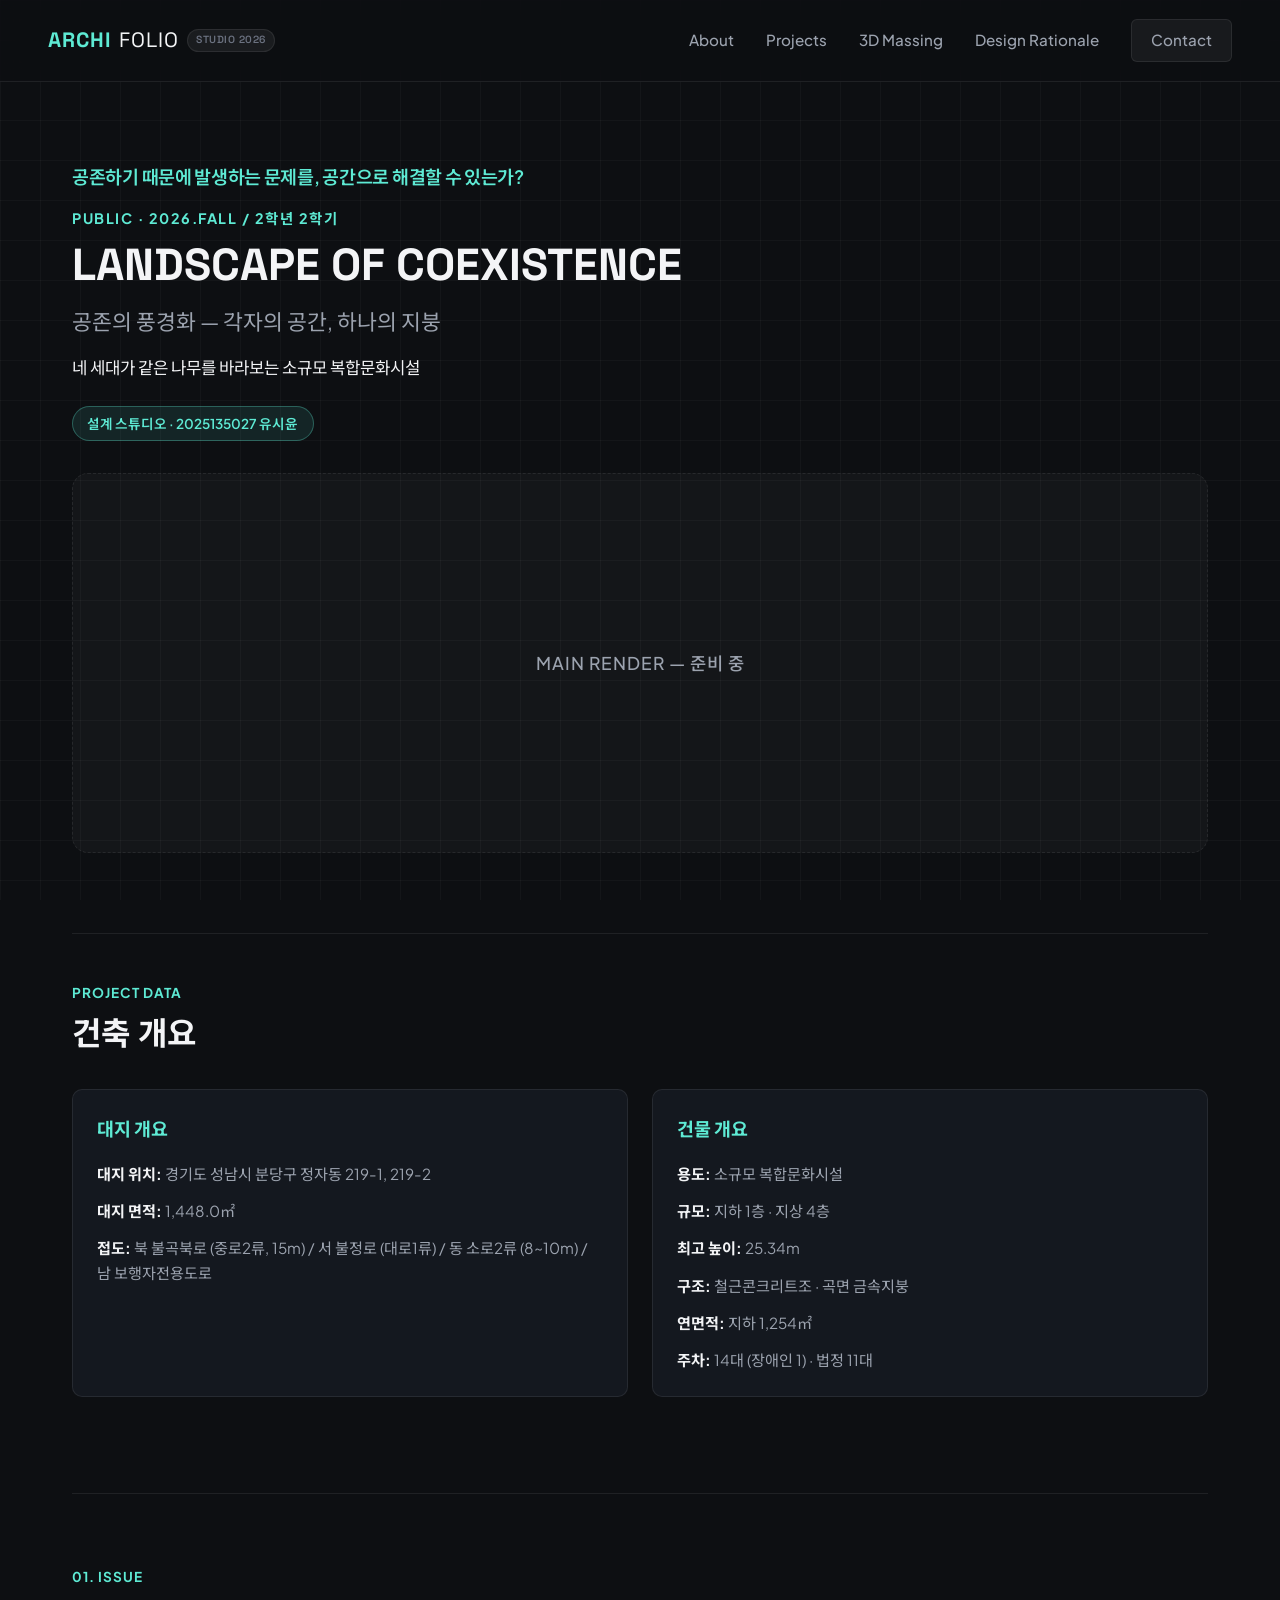
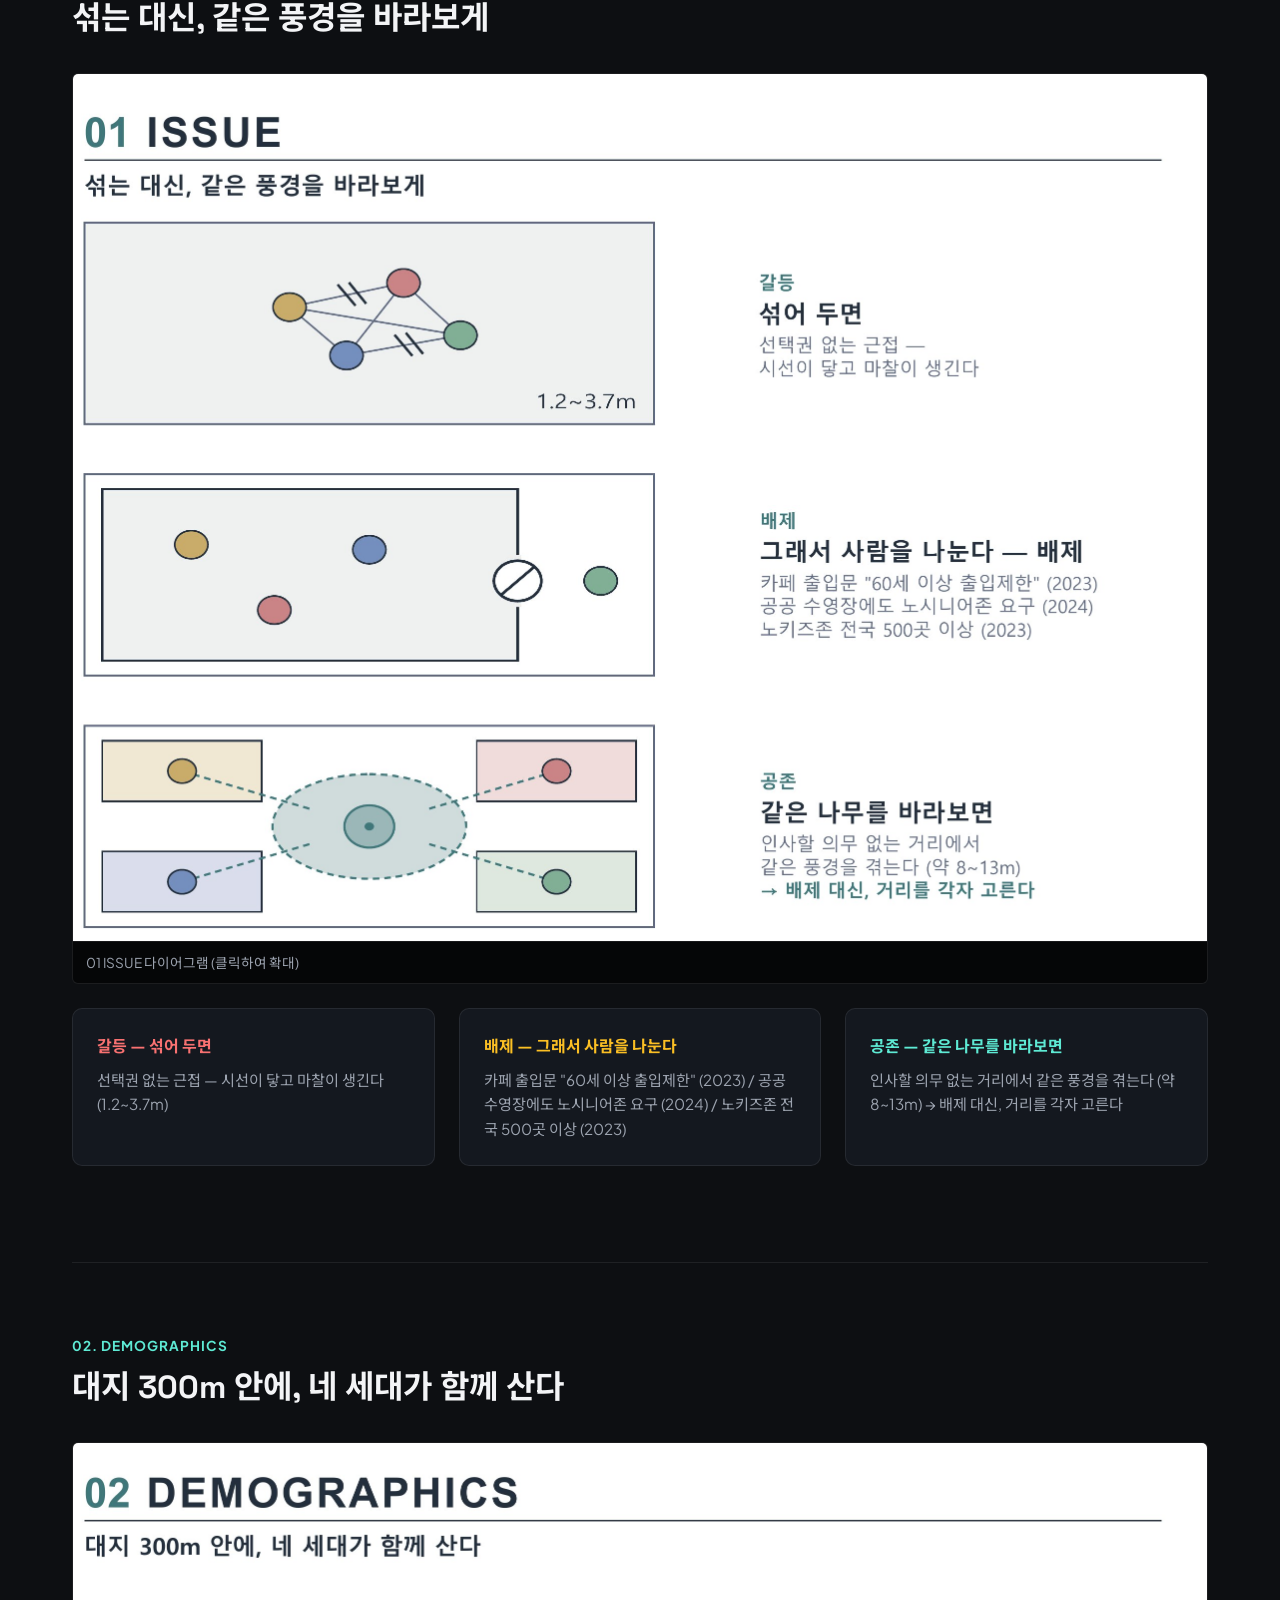
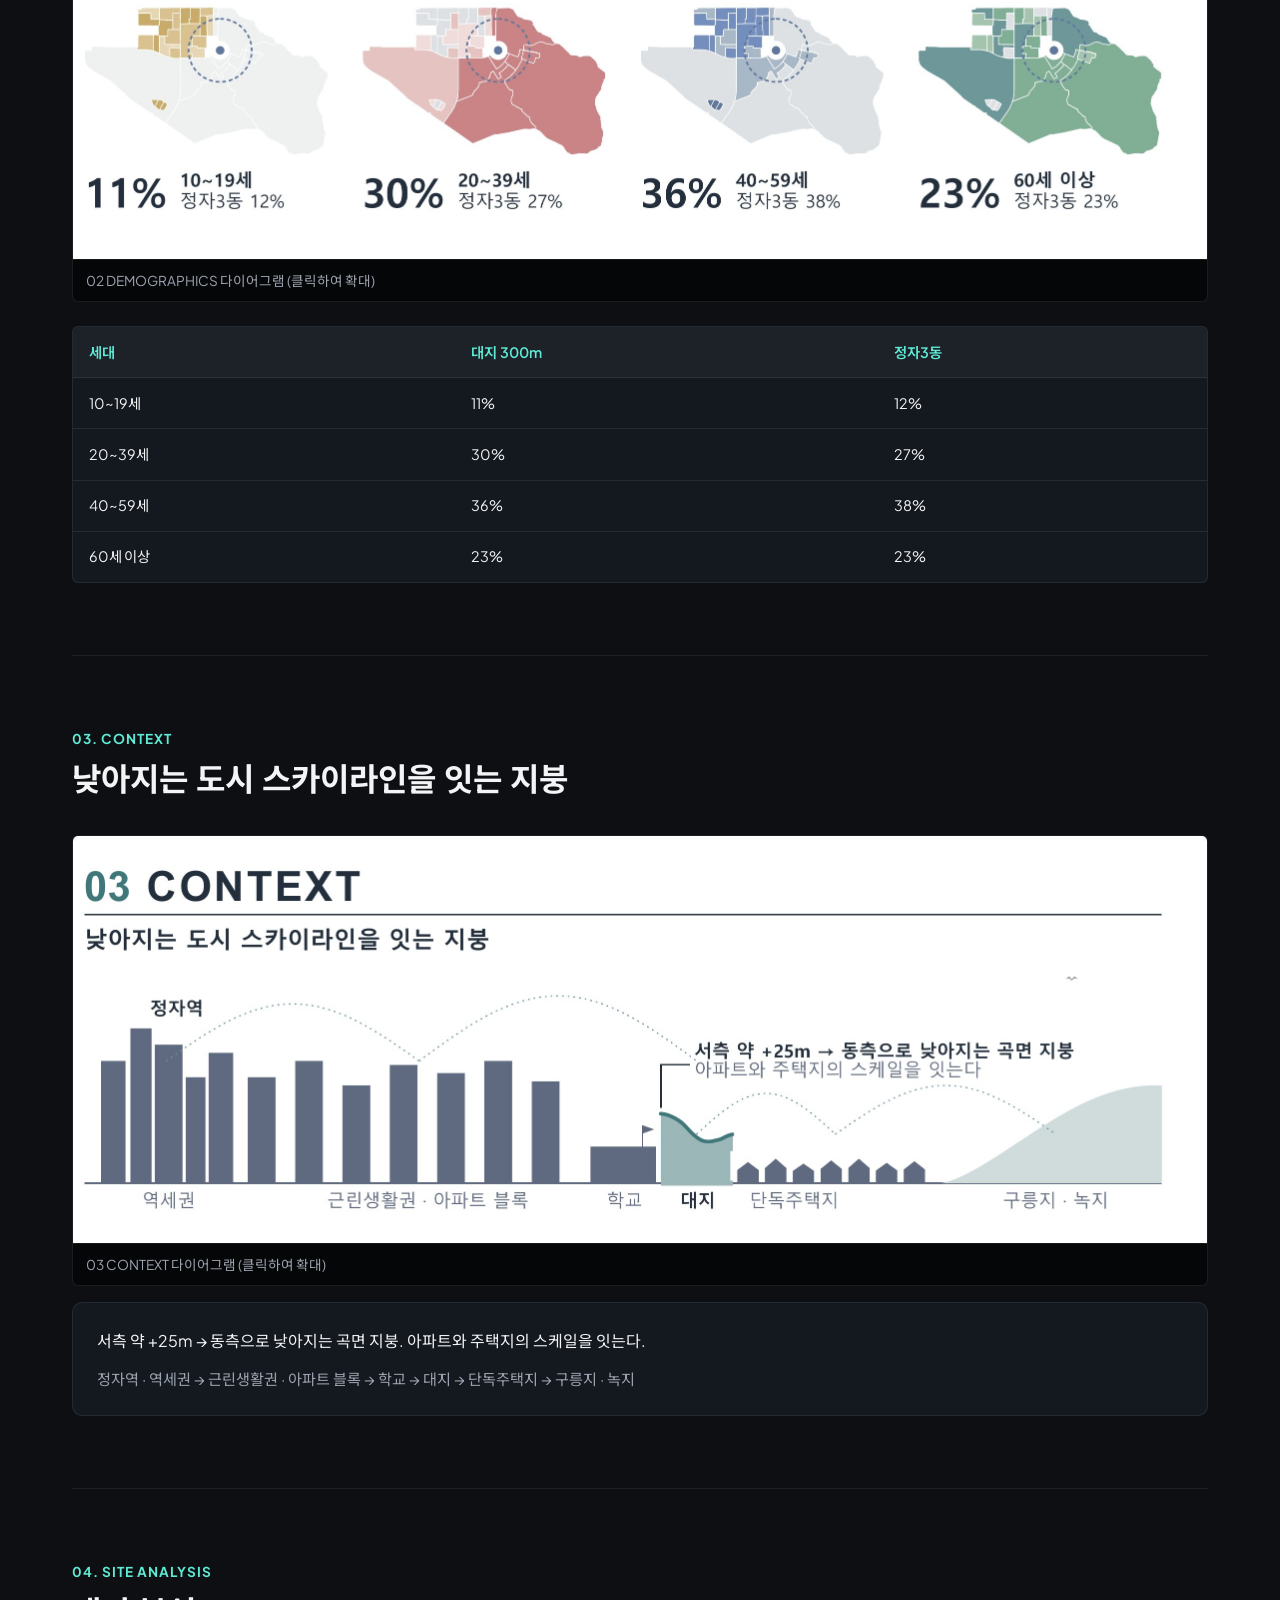
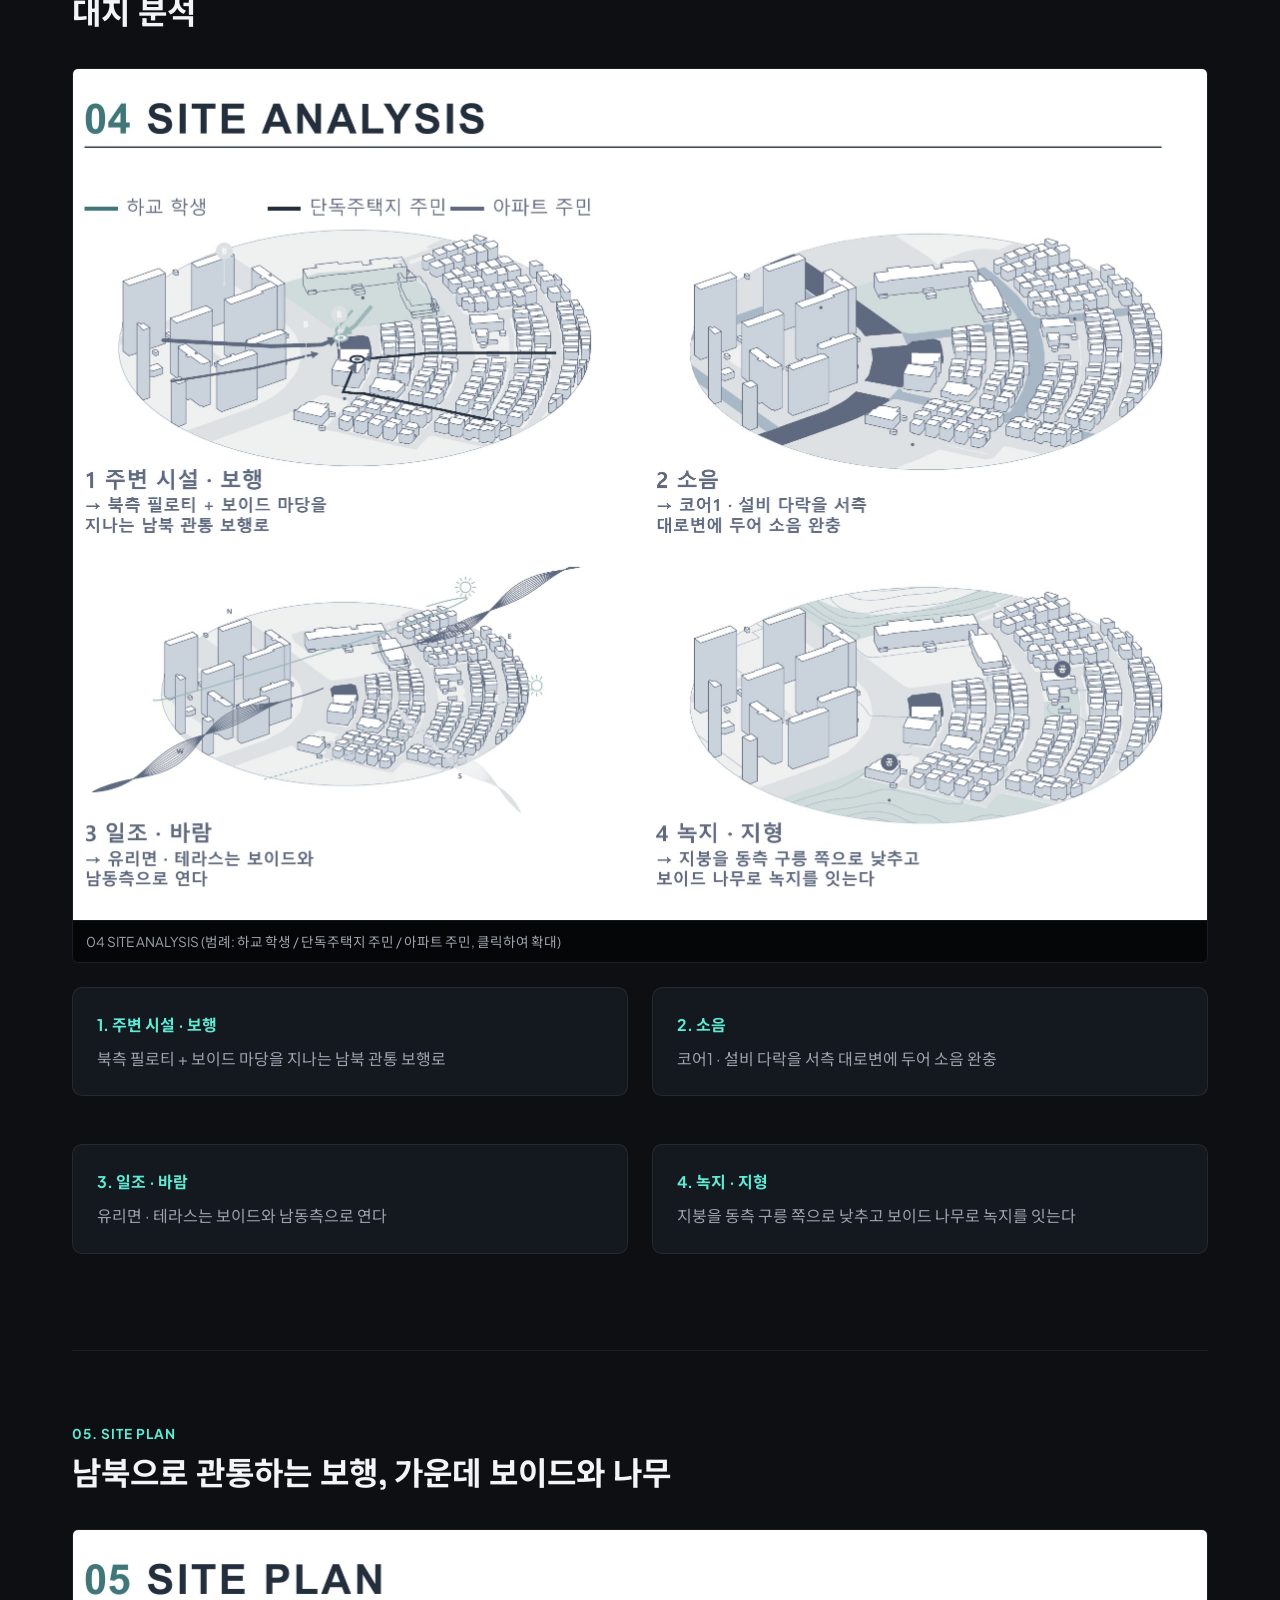
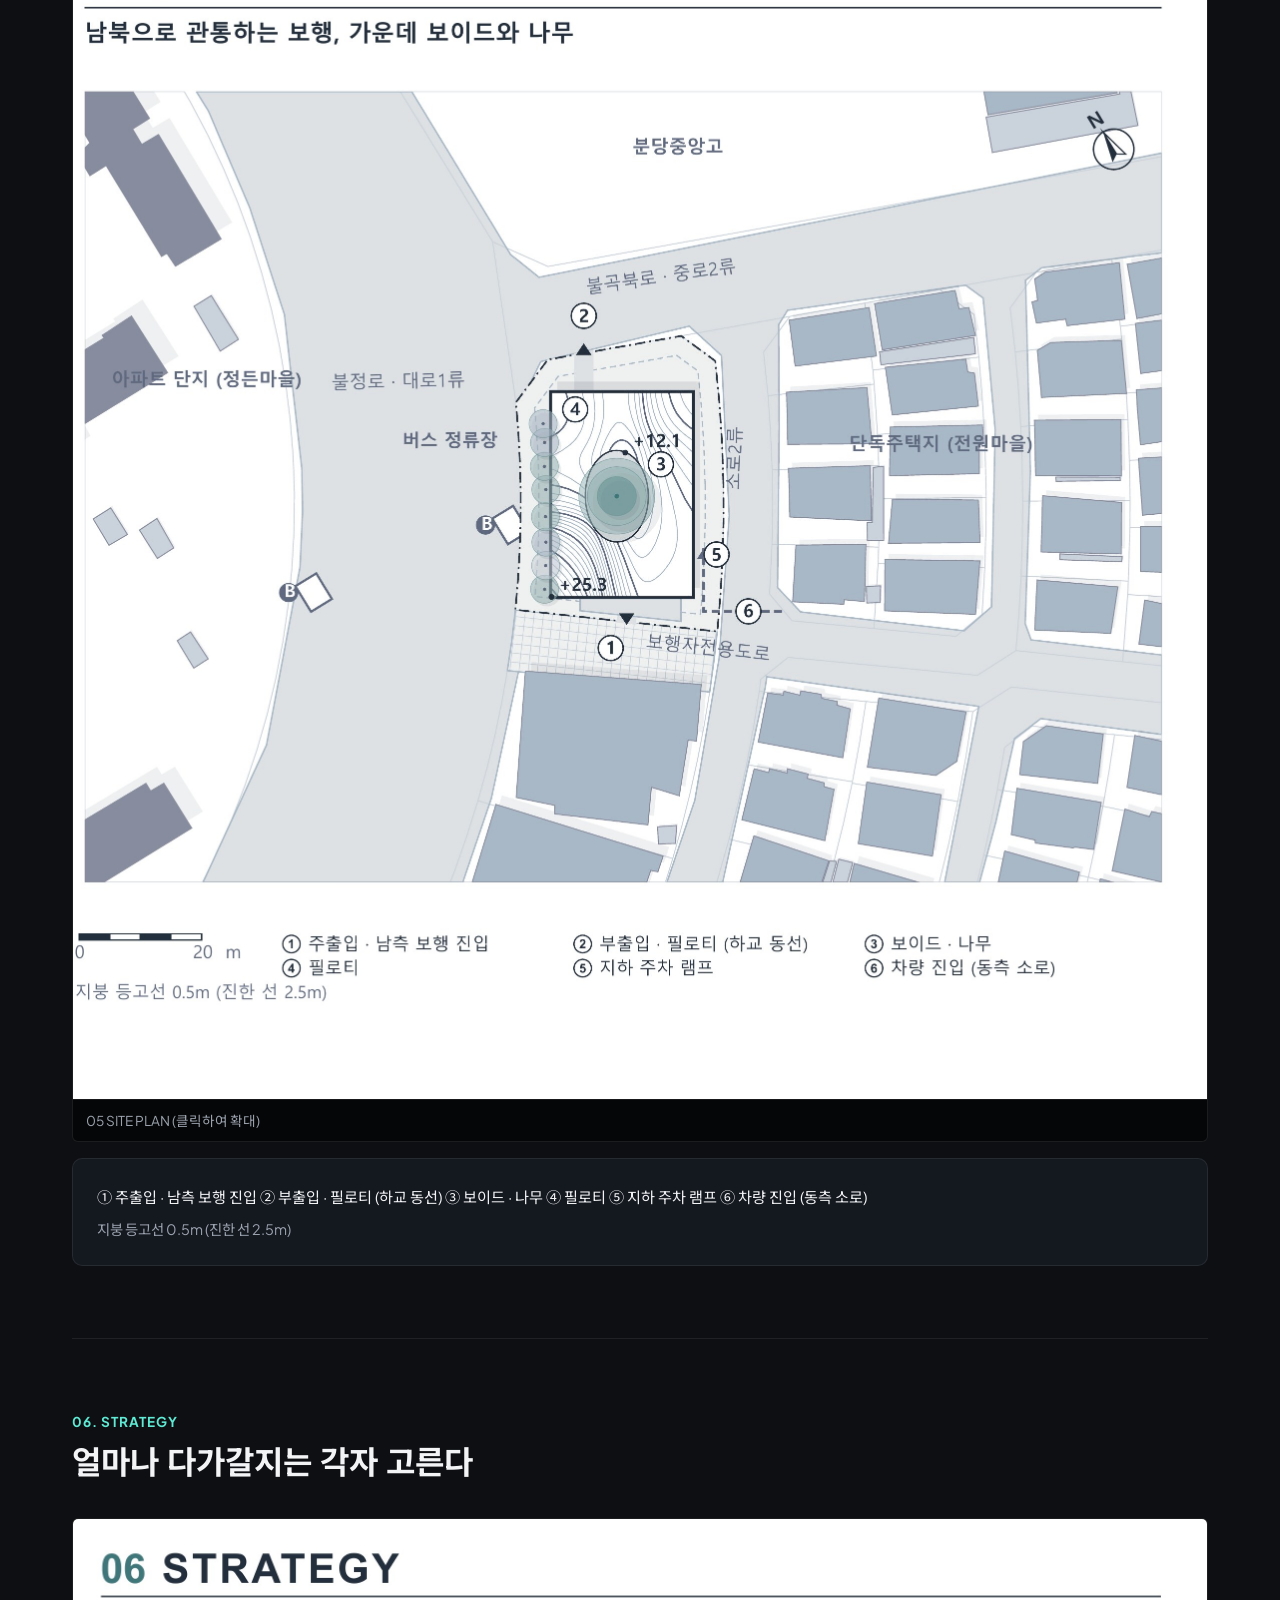
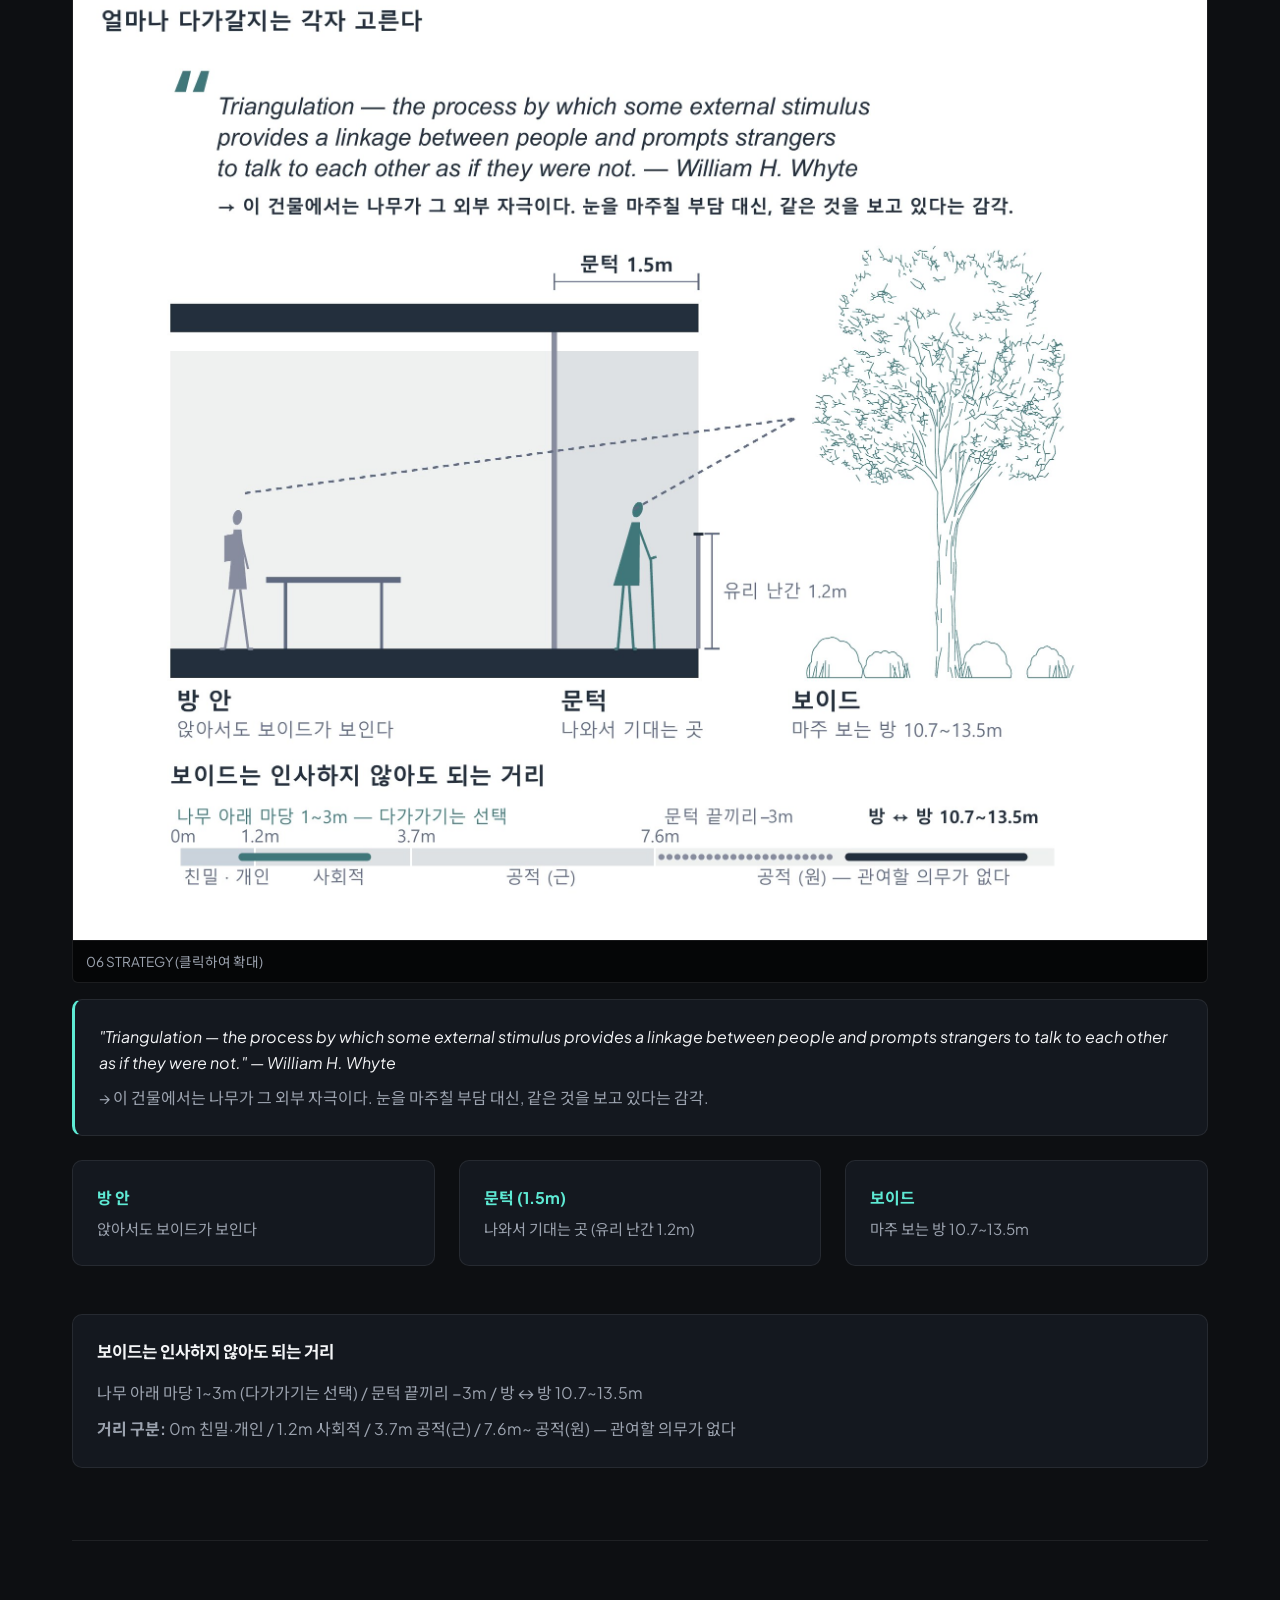
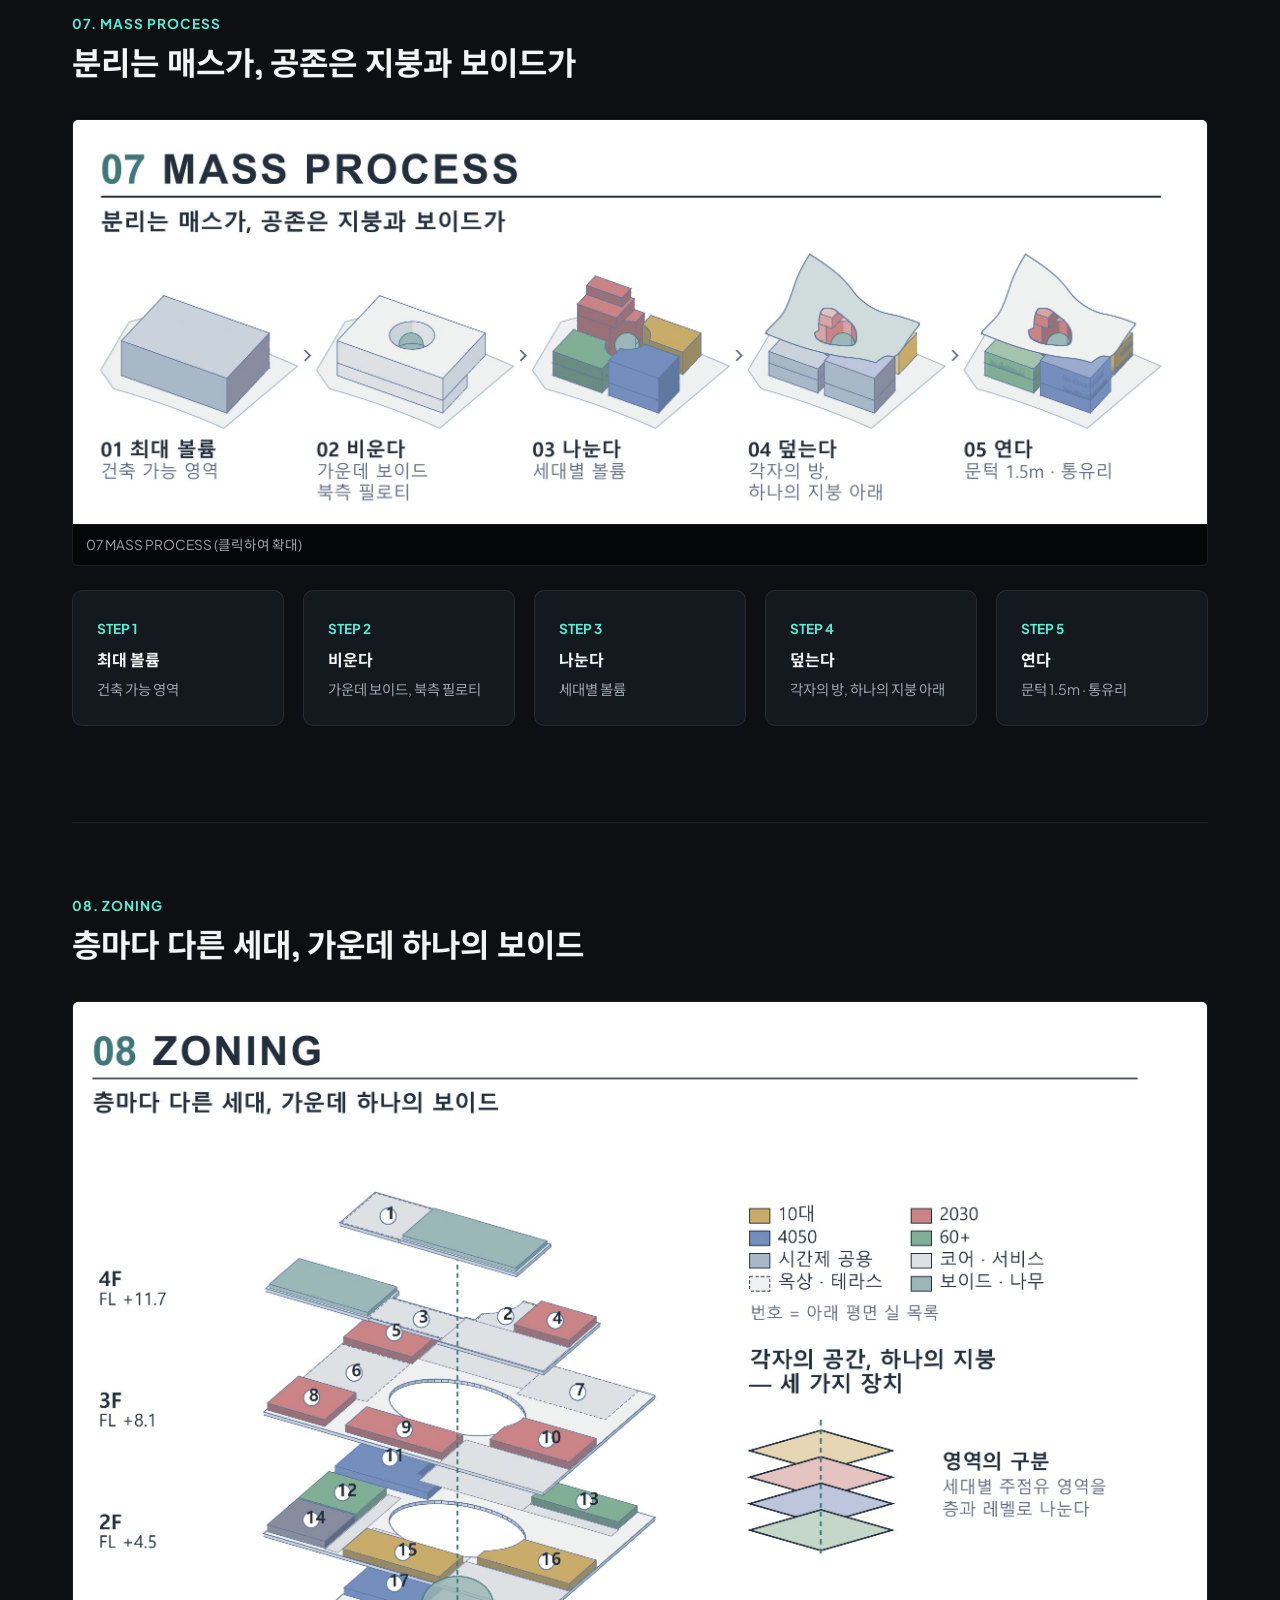
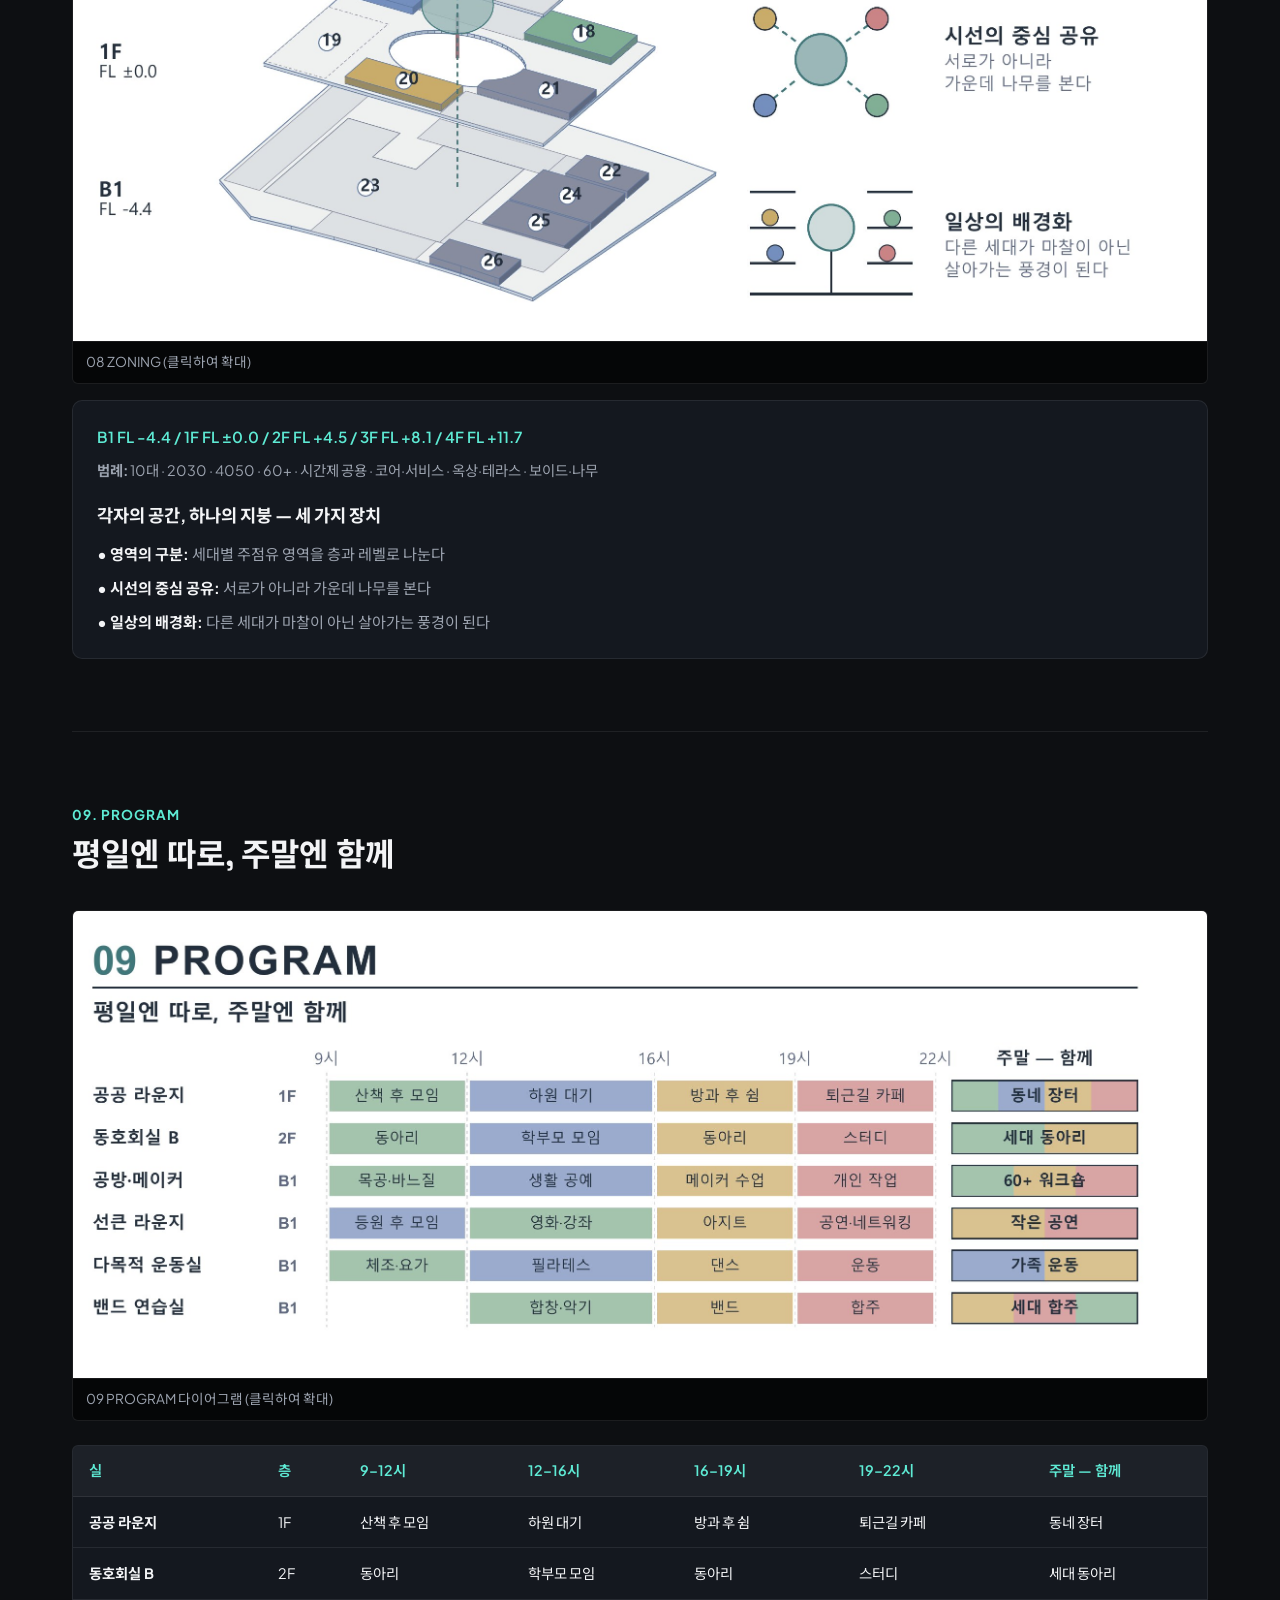
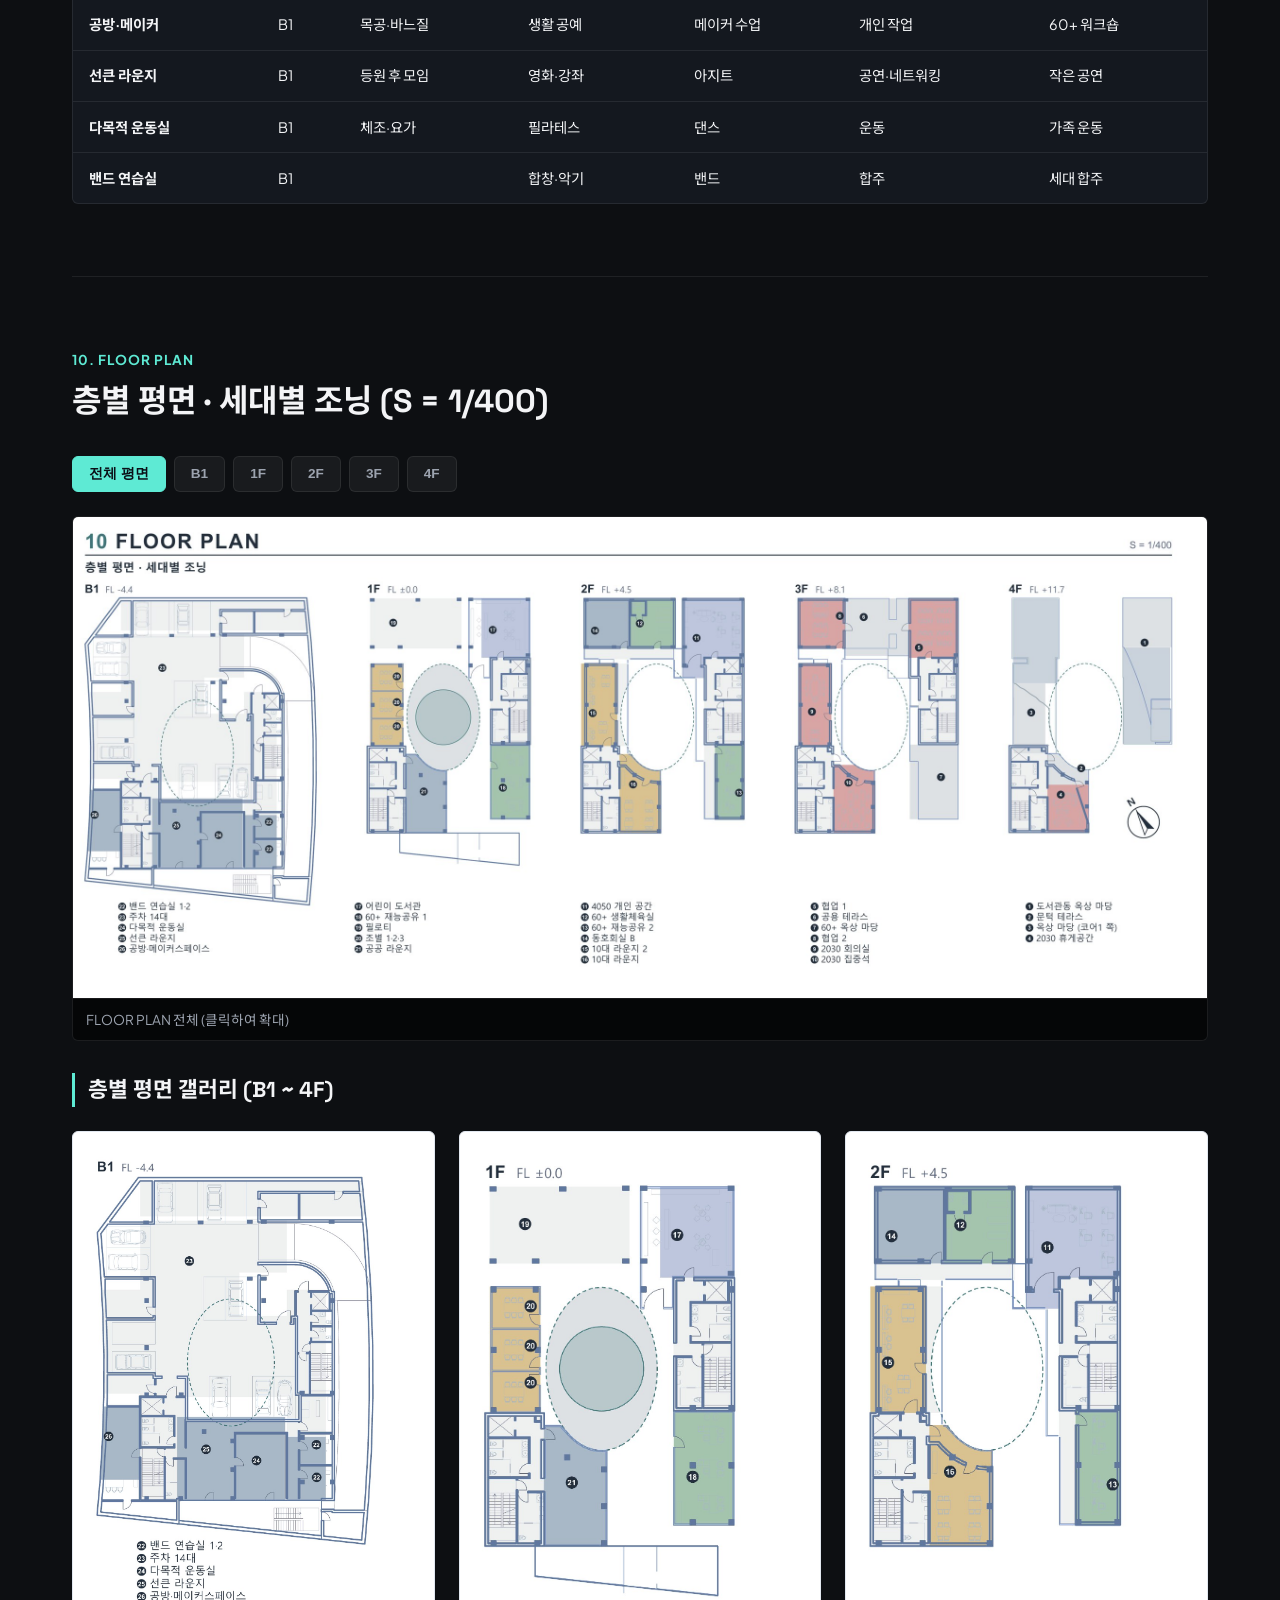
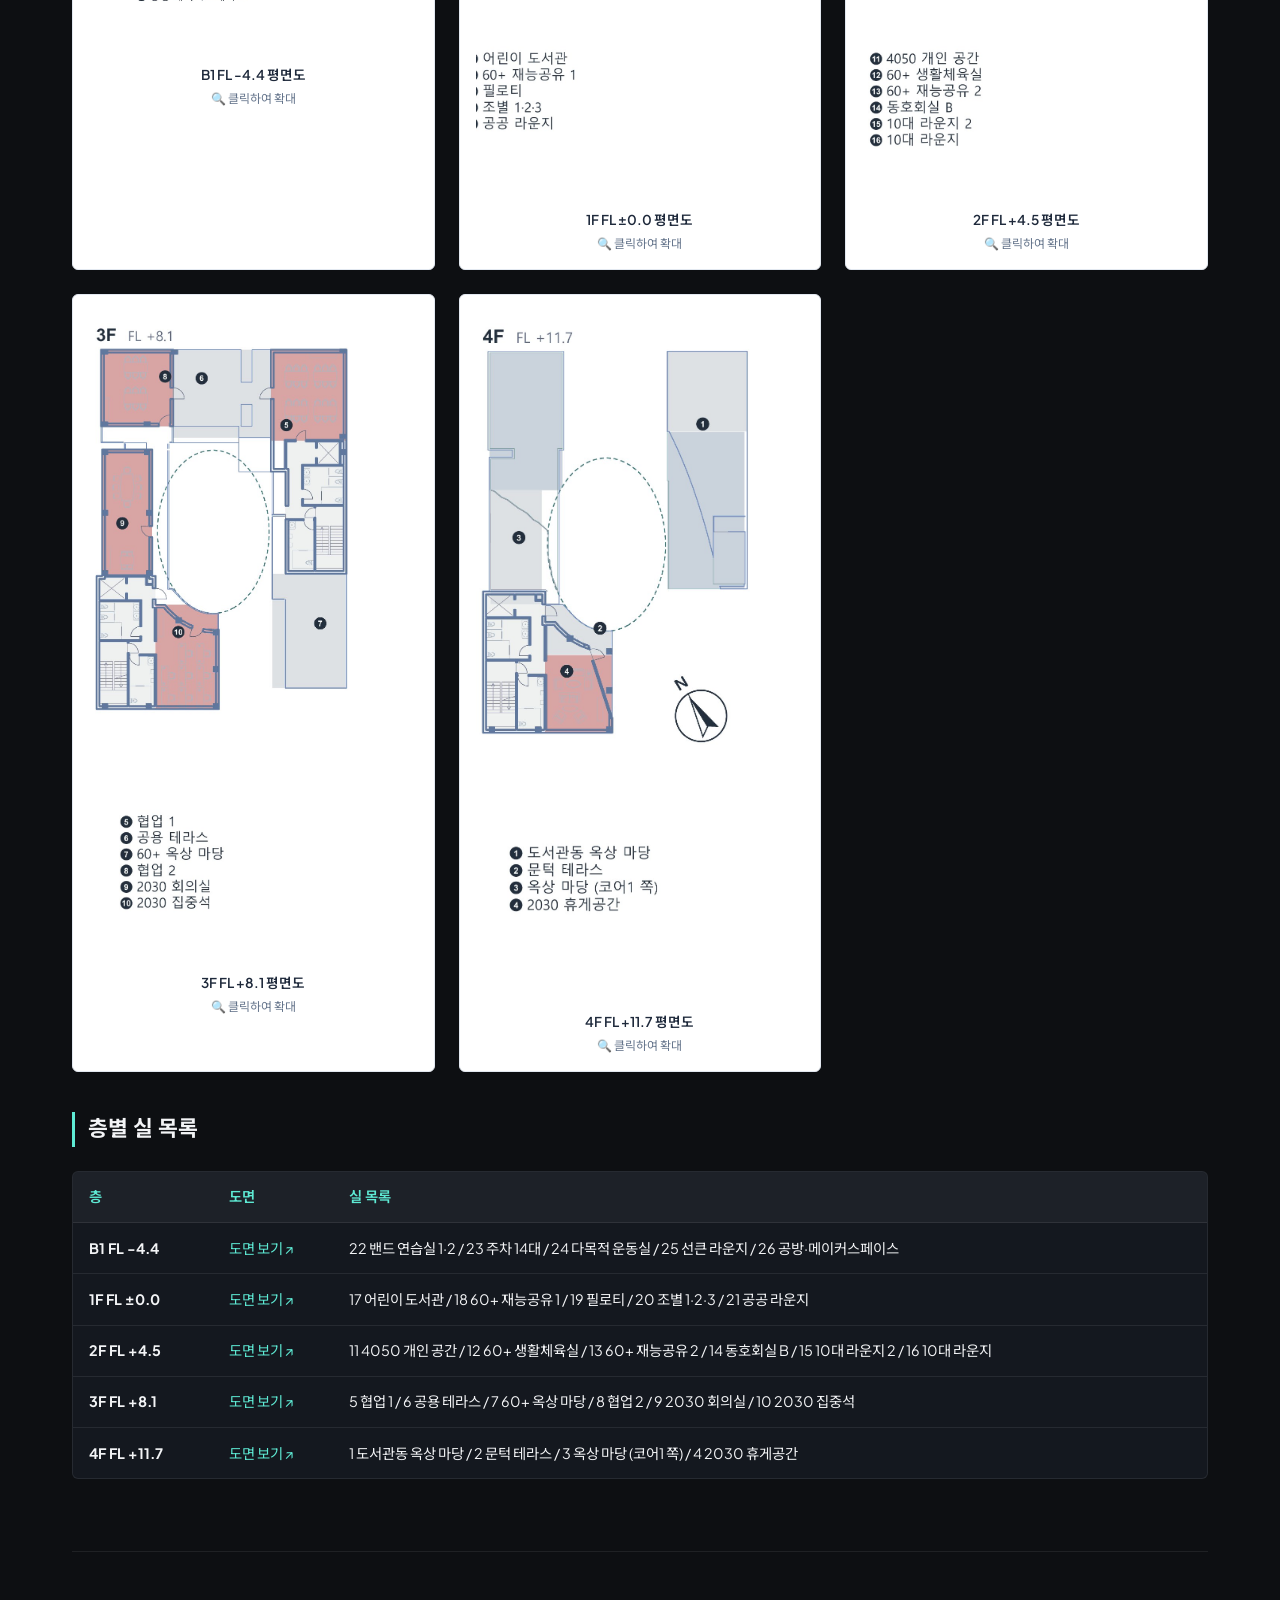
==== projects/coexistence/index.html @ ba4d9232 "Add Landscape of Coexistence project (in progress)" ====
<!DOCTYPE html>
<html lang="ko">
<head>
    <meta charset="UTF-8">
    <meta name="viewport" content="width=device-width, initial-scale=1.0">
    <title>LANDSCAPE OF COEXISTENCE : 공존의 풍경화 | 신구대학교 건축학과 유시윤</title>
    <!-- Google Fonts -->
    <link rel="preconnect" href="https://fonts.googleapis.com">
    <link rel="preconnect" href="https://fonts.gstatic.com" crossorigin>
    <link href="https://fonts.googleapis.com/css2?family=Plus+Jakarta+Sans:wght@300;400;500;700&family=Space+Grotesk:wght@400;600;700&family=Noto+Sans+KR:wght@300;400;500;700&display=swap" rel="stylesheet">
    <link rel="stylesheet" href="../../style.css?v=2">
    <style>
        /* Detail Page Custom Styles */
        .project-detail-wrap {
            max-width: 1200px;
            margin: 0 auto;
            padding: 2rem 2rem 6rem;
            position: relative;
            z-index: 1;
        }

        .project-hero {
            padding: 3rem 0 2rem;
            border-bottom: 1px solid var(--border);
            margin-bottom: 3rem;
        }

        .project-core-question {
            font-size: 1.15rem;
            color: var(--accent);
            font-weight: 600;
            margin-bottom: 1rem;
            letter-spacing: -0.3px;
        }

        .project-category-tag {
            color: var(--accent);
            font-size: 0.9rem;
            font-weight: 700;
            letter-spacing: 1.5px;
            text-transform: uppercase;
            margin-bottom: 0.5rem;
        }

        .project-main-title {
            font-family: var(--font-heading);
            font-size: 2.8rem;
            line-height: 1.2;
            margin-bottom: 0.8rem;
        }

        .project-sub-title {
            font-size: 1.35rem;
            color: var(--text-secondary);
            margin-bottom: 1rem;
        }

        .project-one-line {
            font-size: 1.05rem;
            color: var(--text-primary);
            margin-bottom: 1.5rem;
            line-height: 1.6;
        }

        .project-author-badge {
            display: inline-block;
            background: rgba(94, 234, 212, 0.1);
            color: var(--accent);
            border: 1px solid var(--border-accent);
            padding: 0.35rem 0.9rem;
            border-radius: 20px;
            font-size: 0.85rem;
            font-weight: 600;
            margin-bottom: 2rem;
        }

        .project-cover-placeholder {
            width: 100%;
            height: 380px;
            border-radius: var(--radius-lg);
            border: 1px dashed var(--border);
            background: rgba(255, 255, 255, 0.03);
            display: flex;
            align-items: center;
            justify-content: center;
            margin-bottom: 3rem;
        }

        .placeholder-text {
            color: var(--text-secondary);
            font-size: 1.1rem;
            font-weight: 500;
            letter-spacing: 1px;
        }

        .detail-section {
            margin-bottom: 4.5rem;
            padding-bottom: 3rem;
            border-bottom: 1px solid var(--border);
        }

        .section-num-tag {
            font-size: 0.85rem;
            color: var(--accent);
            font-weight: 700;
            letter-spacing: 1px;
            margin-bottom: 0.3rem;
        }

        .detail-heading {
            font-family: var(--font-heading);
            font-size: 2rem;
            margin-bottom: 1.8rem;
            color: var(--text-primary);
        }

        .subsection-heading {
            font-family: var(--font-heading);
            font-size: 1.35rem;
            margin: 2.5rem 0 1rem;
            color: var(--text-primary);
            border-left: 3px solid var(--accent);
            padding-left: 0.8rem;
        }

        .content-card {
            background: var(--surface);
            border: 1px solid var(--border);
            border-radius: var(--radius-md);
            padding: 1.5rem;
            margin-bottom: 1.5rem;
        }

        .grid-2 {
            display: grid;
            grid-template-columns: 1fr 1fr;
            gap: 1.5rem;
            margin: 1.5rem 0;
        }

        .grid-3 {
            display: grid;
            grid-template-columns: repeat(3, 1fr);
            gap: 1.5rem;
            margin: 1.5rem 0;
        }

        .grid-4 {
            display: grid;
            grid-template-columns: repeat(auto-fit, minmax(260px, 1fr));
            gap: 1.5rem;
            margin: 1.5rem 0;
        }

        .grid-5 {
            display: grid;
            grid-template-columns: repeat(auto-fit, minmax(200px, 1fr));
            gap: 1.2rem;
            margin: 1.5rem 0;
        }

        @media (max-width: 768px) {
            .grid-2, .grid-3, .grid-4, .grid-5 {
                grid-template-columns: 1fr;
            }
            .project-main-title {
                font-size: 2rem;
            }
            .project-cover-placeholder {
                height: 240px;
            }
        }

        /* Image Display */
        .project-img-box {
            border-radius: var(--radius-sm);
            overflow: hidden;
            border: 1px solid var(--border);
            margin: 1rem 0;
            background: rgba(0,0,0,0.3);
            cursor: pointer;
            transition: transform 0.2s, box-shadow 0.2s;
        }

        .project-img-box:hover {
            transform: translateY(-3px);
            box-shadow: 0 8px 24px rgba(0, 0, 0, 0.4);
        }

        .project-img-box img {
            width: 100%;
            height: auto;
            display: block;
        }

        .img-caption {
            font-size: 0.85rem;
            color: var(--text-secondary);
            padding: 0.6rem 0.8rem;
            background: rgba(0,0,0,0.4);
            border-top: 1px solid var(--border);
        }

        /* Architectural Drawing Cards */
        .drawing-grid {
            display: grid;
            grid-template-columns: repeat(auto-fit, minmax(320px, 1fr));
            gap: 1.5rem;
            margin: 1.5rem 0;
        }

        .drawing-card {
            background: #ffffff;
            border-radius: var(--radius-sm);
            padding: 1rem;
            cursor: pointer;
            transition: transform 0.2s, box-shadow 0.2s;
            border: 1px solid #e2e8f0;
        }

        .drawing-card:hover {
            transform: translateY(-4px);
            box-shadow: 0 12px 28px rgba(0, 0, 0, 0.4);
        }

        .drawing-card img {
            width: 100%;
            height: auto;
            display: block;
            border-radius: 4px;
        }

        .drawing-label {
            margin-top: 0.6rem;
            font-size: 0.85rem;
            font-weight: 600;
            color: #1e293b;
            text-align: center;
        }

        .drawing-zoom-hint {
            font-size: 0.75rem;
            color: #64748b;
            text-align: center;
            margin-top: 0.2rem;
        }

        /* HTML Tables */
        .table-wrap {
            overflow-x: auto;
            margin: 1.5rem 0;
            background: var(--surface);
            border: 1px solid var(--border);
            border-radius: var(--radius-sm);
        }

        .detail-table {
            width: 100%;
            border-collapse: collapse;
            font-size: 0.9rem;
            text-align: left;
        }

        .detail-table th, .detail-table td {
            padding: 0.85rem 1rem;
            border-bottom: 1px solid var(--border);
        }

        .detail-table th {
            background: rgba(255, 255, 255, 0.04);
            color: var(--accent);
            font-weight: 600;
        }

        .detail-table tr:last-child td {
            border-bottom: none;
        }

        .detail-table tr:hover {
            background: rgba(255, 255, 255, 0.02);
        }

        /* Perspective Placeholder */
        .perspective-placeholder-box {
            width: 100%;
            height: 260px;
            border-radius: var(--radius-sm);
            border: 1px dashed var(--border);
            background: rgba(255, 255, 255, 0.03);
            display: flex;
            align-items: center;
            justify-content: center;
            margin-bottom: 0.8rem;
        }

        /* Floor Plan Tabs */
        .plan-tabs {
            display: flex;
            gap: 0.5rem;
            flex-wrap: wrap;
            margin-bottom: 1.5rem;
        }

        .plan-tab-btn {
            background: rgba(255, 255, 255, 0.05);
            border: 1px solid var(--border);
            color: var(--text-secondary);
            padding: 0.5rem 1rem;
            border-radius: 6px;
            font-size: 0.85rem;
            font-weight: 600;
            cursor: pointer;
            transition: all 0.2s;
        }

        .plan-tab-btn:hover {
            background: rgba(255, 255, 255, 0.1);
            color: var(--text-primary);
        }

        .plan-tab-btn.active {
            background: var(--accent);
            color: #0b0f17;
            border-color: var(--accent);
        }

        .plan-display-item {
            display: none;
        }

        .plan-display-item.active {
            display: block;
        }

        /* Back Navigation */
        .back-nav-box {
            margin-top: 4rem;
            padding-top: 2rem;
            border-top: 1px solid var(--border);
            display: flex;
            justify-content: space-between;
            align-items: center;
            flex-wrap: wrap;
            gap: 1rem;
        }

        /* Lightbox */
        .lightbox-modal {
            display: none;
            position: fixed;
            z-index: 9999;
            left: 0;
            top: 0;
            width: 100%;
            height: 100%;
            background-color: rgba(0, 0, 0, 0.9);
            justify-content: center;
            align-items: center;
            padding: 1.5rem;
        }

        .lightbox-modal.show {
            display: flex;
        }

        .lightbox-content {
            position: relative;
            max-width: 95%;
            max-height: 95%;
            text-align: center;
        }

        .lightbox-content img {
            max-width: 100%;
            max-height: 85vh;
            border-radius: 4px;
            box-shadow: 0 10px 40px rgba(0,0,0,0.8);
            background: #ffffff;
        }

        .btn-lightbox-close {
            position: absolute;
            top: -40px;
            right: 0;
            color: #ffffff;
            font-size: 2rem;
            cursor: pointer;
            background: none;
            border: none;
        }

        .lightbox-caption {
            color: #e2e8f0;
            margin-top: 1rem;
            font-size: 1rem;
        }
    </style>
</head>
<body>
    <div class="blueprint-grid"></div>

    <!-- Navigation Header -->
    <header class="header">
        <div class="logo">
            <span class="logo-bold">ARCHI</span><span class="logo-light">FOLIO</span>
            <span class="badge">STUDIO 2026</span>
        </div>
        <nav class="nav">
            <a href="../../index.html#about">About</a>
            <a href="../../index.html#projects">Projects</a>
            <a href="../../index.html#viewer-section">3D Massing</a>
            <a href="../../index.html#design-rationale">Design Rationale</a>
            <a href="../../index.html#contact" class="btn-nav">Contact</a>
        </nav>
    </header>

    <main class="project-detail-wrap">
        <!-- Hero Section -->
        <section class="project-hero" id="about">
            <p class="project-core-question">공존하기 때문에 발생하는 문제를, 공간으로 해결할 수 있는가?</p>
            <p class="project-category-tag">PUBLIC · 2026.FALL / 2학년 2학기</p>
            <h1 class="project-main-title">LANDSCAPE OF COEXISTENCE</h1>
            <p class="project-sub-title">공존의 풍경화 — 각자의 공간, 하나의 지붕</p>
            <p class="project-one-line">네 세대가 같은 나무를 바라보는 소규모 복합문화시설</p>
            <span class="project-author-badge">설계 스튜디오 · 2025135027 유시윤</span>

            <div class="project-cover-placeholder">
                <span class="placeholder-text">MAIN RENDER — 준비 중</span>
            </div>
        </section>

        <!-- PROJECT DATA -->
        <section class="detail-section" id="data">
            <p class="section-num-tag">PROJECT DATA</p>
            <h2 class="detail-heading">건축 개요</h2>

            <div class="grid-2">
                <div class="content-card">
                    <h4 style="color: var(--accent); margin-bottom: 1.2rem; font-size: 1.15rem;">대지 개요</h4>
                    <ul style="list-style: none; display: flex; flex-direction: column; gap: 0.8rem; color: var(--text-secondary); font-size: 0.95rem; padding-left: 0;">
                        <li><strong style="color: var(--text-primary);">대지 위치:</strong> 경기도 성남시 분당구 정자동 219-1, 219-2</li>
                        <li><strong style="color: var(--text-primary);">대지 면적:</strong> 1,448.0㎡</li>
                        <li><strong style="color: var(--text-primary);">접도:</strong> 북 불곡북로 (중로2류, 15m) / 서 불정로 (대로1류) / 동 소로2류 (8~10m) / 남 보행자전용도로</li>
                    </ul>
                </div>

                <div class="content-card">
                    <h4 style="color: var(--accent); margin-bottom: 1.2rem; font-size: 1.15rem;">건물 개요</h4>
                    <ul style="list-style: none; display: flex; flex-direction: column; gap: 0.8rem; color: var(--text-secondary); font-size: 0.95rem; padding-left: 0;">
                        <li><strong style="color: var(--text-primary);">용도:</strong> 소규모 복합문화시설</li>
                        <li><strong style="color: var(--text-primary);">규모:</strong> 지하 1층 · 지상 4층</li>
                        <li><strong style="color: var(--text-primary);">최고 높이:</strong> 25.34m</li>
                        <li><strong style="color: var(--text-primary);">구조:</strong> 철근콘크리트조 · 곡면 금속지붕</li>
                        <li><strong style="color: var(--text-primary);">연면적:</strong> 지하 1,254㎡</li>
                        <li><strong style="color: var(--text-primary);">주차:</strong> 14대 (장애인 1) · 법정 11대</li>
                    </ul>
                </div>
            </div>
        </section>

        <!-- 01 ISSUE -->
        <section class="detail-section" id="issue">
            <p class="section-num-tag">01. ISSUE</p>
            <h2 class="detail-heading">섞는 대신, 같은 풍경을 바라보게</h2>

            <div class="project-img-box" onclick="openLightbox('images/01_issue.jpg', '01 ISSUE — 섞는 대신, 같은 풍경을 바라보게')">
                <img src="images/01_issue.jpg" alt="01 ISSUE" loading="lazy">
                <p class="img-caption">01 ISSUE 다이어그램 (클릭하여 확대)</p>
            </div>

            <div class="grid-3" style="margin-top: 1.5rem;">
                <div class="content-card">
                    <h4 style="color: #f87171; margin-bottom: 0.6rem;">갈등 — 섞어 두면</h4>
                    <p style="color: var(--text-secondary); line-height: 1.6; font-size: 0.95rem;">
                        선택권 없는 근접 — 시선이 닿고 마찰이 생긴다 (1.2~3.7m)
                    </p>
                </div>
                <div class="content-card">
                    <h4 style="color: #fbbf24; margin-bottom: 0.6rem;">배제 — 그래서 사람을 나눈다</h4>
                    <p style="color: var(--text-secondary); line-height: 1.6; font-size: 0.95rem;">
                        카페 출입문 "60세 이상 출입제한" (2023) / 공공 수영장에도 노시니어존 요구 (2024) / 노키즈존 전국 500곳 이상 (2023)
                    </p>
                </div>
                <div class="content-card">
                    <h4 style="color: var(--accent); margin-bottom: 0.6rem;">공존 — 같은 나무를 바라보면</h4>
                    <p style="color: var(--text-secondary); line-height: 1.6; font-size: 0.95rem;">
                        인사할 의무 없는 거리에서 같은 풍경을 겪는다 (약 8~13m) → 배제 대신, 거리를 각자 고른다
                    </p>
                </div>
            </div>
        </section>

        <!-- 02 DEMOGRAPHICS -->
        <section class="detail-section" id="demographics">
            <p class="section-num-tag">02. DEMOGRAPHICS</p>
            <h2 class="detail-heading">대지 300m 안에, 네 세대가 함께 산다</h2>

            <div class="project-img-box" onclick="openLightbox('images/02_demographics.jpg', '02 DEMOGRAPHICS')">
                <img src="images/02_demographics.jpg" alt="02 DEMOGRAPHICS" loading="lazy">
                <p class="img-caption">02 DEMOGRAPHICS 다이어그램 (클릭하여 확대)</p>
            </div>

            <div class="table-wrap">
                <table class="detail-table">
                    <thead>
                        <tr>
                            <th>세대</th>
                            <th>대지 300m</th>
                            <th>정자3동</th>
                        </tr>
                    </thead>
                    <tbody>
                        <tr>
                            <td>10~19세</td>
                            <td>11%</td>
                            <td>12%</td>
                        </tr>
                        <tr>
                            <td>20~39세</td>
                            <td>30%</td>
                            <td>27%</td>
                        </tr>
                        <tr>
                            <td>40~59세</td>
                            <td>36%</td>
                            <td>38%</td>
                        </tr>
                        <tr>
                            <td>60세 이상</td>
                            <td>23%</td>
                            <td>23%</td>
                        </tr>
                    </tbody>
                </table>
            </div>
        </section>

        <!-- 03 CONTEXT -->
        <section class="detail-section" id="context">
            <p class="section-num-tag">03. CONTEXT</p>
            <h2 class="detail-heading">낮아지는 도시 스카이라인을 잇는 지붕</h2>

            <div class="project-img-box" onclick="openLightbox('images/03_context.jpg', '03 CONTEXT')">
                <img src="images/03_context.jpg" alt="03 CONTEXT" loading="lazy">
                <p class="img-caption">03 CONTEXT 다이어그램 (클릭하여 확대)</p>
            </div>

            <div class="content-card">
                <p style="color: var(--text-primary); font-size: 1rem; line-height: 1.7; margin-bottom: 0.8rem;">
                    서측 약 +25m → 동측으로 낮아지는 곡면 지붕. 아파트와 주택지의 스케일을 잇는다.
                </p>
                <p style="color: var(--text-secondary); font-size: 0.95rem; line-height: 1.6;">
                    정자역 · 역세권 → 근린생활권 · 아파트 블록 → 학교 → 대지 → 단독주택지 → 구릉지 · 녹지
                </p>
            </div>
        </section>

        <!-- 04 SITE ANALYSIS -->
        <section class="detail-section" id="site-analysis">
            <p class="section-num-tag">04. SITE ANALYSIS</p>
            <h2 class="detail-heading">대지 분석</h2>

            <div class="project-img-box" onclick="openLightbox('images/04_site_analysis.jpg', '04 SITE ANALYSIS')">
                <img src="images/04_site_analysis.jpg" alt="04 SITE ANALYSIS" loading="lazy">
                <p class="img-caption">04 SITE ANALYSIS (범례: 하교 학생 / 단독주택지 주민 / 아파트 주민, 클릭하여 확대)</p>
            </div>

            <div class="grid-2">
                <div class="content-card">
                    <h4 style="color: var(--accent); margin-bottom: 0.5rem;">1. 주변 시설 · 보행</h4>
                    <p style="color: var(--text-secondary); line-height: 1.6;">북측 필로티 + 보이드 마당을 지나는 남북 관통 보행로</p>
                </div>
                <div class="content-card">
                    <h4 style="color: var(--accent); margin-bottom: 0.5rem;">2. 소음</h4>
                    <p style="color: var(--text-secondary); line-height: 1.6;">코어1 · 설비 다락을 서측 대로변에 두어 소음 완충</p>
                </div>
                <div class="content-card">
                    <h4 style="color: var(--accent); margin-bottom: 0.5rem;">3. 일조 · 바람</h4>
                    <p style="color: var(--text-secondary); line-height: 1.6;">유리면 · 테라스는 보이드와 남동측으로 연다</p>
                </div>
                <div class="content-card">
                    <h4 style="color: var(--accent); margin-bottom: 0.5rem;">4. 녹지 · 지형</h4>
                    <p style="color: var(--text-secondary); line-height: 1.6;">지붕을 동측 구릉 쪽으로 낮추고 보이드 나무로 녹지를 잇는다</p>
                </div>
            </div>
        </section>

        <!-- 05 SITE PLAN -->
        <section class="detail-section" id="site-plan">
            <p class="section-num-tag">05. SITE PLAN</p>
            <h2 class="detail-heading">남북으로 관통하는 보행, 가운데 보이드와 나무</h2>

            <div class="project-img-box" onclick="openLightbox('images/05_site_plan.jpg', '05 SITE PLAN')">
                <img src="images/05_site_plan.jpg" alt="05 SITE PLAN" loading="lazy">
                <p class="img-caption">05 SITE PLAN (클릭하여 확대)</p>
            </div>

            <div class="content-card">
                <p style="color: var(--text-primary); line-height: 1.8; font-size: 0.95rem; margin-bottom: 0.5rem;">
                    ① 주출입 · 남측 보행 진입 ② 부출입 · 필로티 (하교 동선) ③ 보이드 · 나무 ④ 필로티 ⑤ 지하 주차 램프 ⑥ 차량 진입 (동측 소로)
                </p>
                <p style="color: var(--text-secondary); font-size: 0.9rem;">
                    지붕 등고선 0.5m (진한 선 2.5m)
                </p>
            </div>
        </section>

        <!-- 06 STRATEGY -->
        <section class="detail-section" id="strategy">
            <p class="section-num-tag">06. STRATEGY</p>
            <h2 class="detail-heading">얼마나 다가갈지는 각자 고른다</h2>

            <div class="project-img-box" onclick="openLightbox('images/06_strategy.jpg', '06 STRATEGY')">
                <img src="images/06_strategy.jpg" alt="06 STRATEGY" loading="lazy">
                <p class="img-caption">06 STRATEGY (클릭하여 확대)</p>
            </div>

            <div class="content-card" style="border-left: 3px solid var(--accent); margin-bottom: 1.5rem;">
                <p style="font-style: italic; color: var(--text-primary); margin-bottom: 0.6rem; line-height: 1.6;">
                    "Triangulation — the process by which some external stimulus provides a linkage between people and prompts strangers to talk to each other as if they were not." — William H. Whyte
                </p>
                <p style="color: var(--text-secondary); line-height: 1.6;">
                    → 이 건물에서는 나무가 그 외부 자극이다. 눈을 마주칠 부담 대신, 같은 것을 보고 있다는 감각.
                </p>
            </div>

            <div class="grid-3">
                <div class="content-card">
                    <h4 style="color: var(--accent); margin-bottom: 0.4rem;">방 안</h4>
                    <p style="color: var(--text-secondary); font-size: 0.95rem;">앉아서도 보이드가 보인다</p>
                </div>
                <div class="content-card">
                    <h4 style="color: var(--accent); margin-bottom: 0.4rem;">문턱 (1.5m)</h4>
                    <p style="color: var(--text-secondary); font-size: 0.95rem;">나와서 기대는 곳 (유리 난간 1.2m)</p>
                </div>
                <div class="content-card">
                    <h4 style="color: var(--accent); margin-bottom: 0.4rem;">보이드</h4>
                    <p style="color: var(--text-secondary); font-size: 0.95rem;">마주 보는 방 10.7~13.5m</p>
                </div>
            </div>

            <div class="content-card">
                <h4 style="color: var(--text-primary); margin-bottom: 0.8rem; font-size: 1.05rem;">보이드는 인사하지 않아도 되는 거리</h4>
                <p style="color: var(--text-secondary); line-height: 1.7; margin-bottom: 0.6rem;">
                    나무 아래 마당 1~3m (다가가기는 선택) / 문턱 끝끼리 −3m / 방 ↔ 방 10.7~13.5m
                </p>
                <p style="color: var(--text-secondary); line-height: 1.7;">
                    <strong>거리 구분:</strong> 0m 친밀·개인 / 1.2m 사회적 / 3.7m 공적(근) / 7.6m~ 공적(원) — 관여할 의무가 없다
                </p>
            </div>
        </section>

        <!-- 07 MASS PROCESS -->
        <section class="detail-section" id="mass-process">
            <p class="section-num-tag">07. MASS PROCESS</p>
            <h2 class="detail-heading">분리는 매스가, 공존은 지붕과 보이드가</h2>

            <div class="project-img-box" onclick="openLightbox('images/07_mass_process.jpg', '07 MASS PROCESS')">
                <img src="images/07_mass_process.jpg" alt="07 MASS PROCESS" loading="lazy">
                <p class="img-caption">07 MASS PROCESS (클릭하여 확대)</p>
            </div>

            <div class="grid-5">
                <div class="content-card">
                    <span style="color: var(--accent); font-weight: 700; font-size: 0.85rem;">STEP 1</span>
                    <h4 style="margin: 0.4rem 0 0.3rem 0; font-size: 1rem;">최대 볼륨</h4>
                    <p style="color: var(--text-secondary); font-size: 0.9rem;">건축 가능 영역</p>
                </div>
                <div class="content-card">
                    <span style="color: var(--accent); font-weight: 700; font-size: 0.85rem;">STEP 2</span>
                    <h4 style="margin: 0.4rem 0 0.3rem 0; font-size: 1rem;">비운다</h4>
                    <p style="color: var(--text-secondary); font-size: 0.9rem;">가운데 보이드, 북측 필로티</p>
                </div>
                <div class="content-card">
                    <span style="color: var(--accent); font-weight: 700; font-size: 0.85rem;">STEP 3</span>
                    <h4 style="margin: 0.4rem 0 0.3rem 0; font-size: 1rem;">나눈다</h4>
                    <p style="color: var(--text-secondary); font-size: 0.9rem;">세대별 볼륨</p>
                </div>
                <div class="content-card">
                    <span style="color: var(--accent); font-weight: 700; font-size: 0.85rem;">STEP 4</span>
                    <h4 style="margin: 0.4rem 0 0.3rem 0; font-size: 1rem;">덮는다</h4>
                    <p style="color: var(--text-secondary); font-size: 0.9rem;">각자의 방, 하나의 지붕 아래</p>
                </div>
                <div class="content-card">
                    <span style="color: var(--accent); font-weight: 700; font-size: 0.85rem;">STEP 5</span>
                    <h4 style="margin: 0.4rem 0 0.3rem 0; font-size: 1rem;">연다</h4>
                    <p style="color: var(--text-secondary); font-size: 0.9rem;">문턱 1.5m · 통유리</p>
                </div>
            </div>
        </section>

        <!-- 08 ZONING -->
        <section class="detail-section" id="zoning">
            <p class="section-num-tag">08. ZONING</p>
            <h2 class="detail-heading">층마다 다른 세대, 가운데 하나의 보이드</h2>

            <div class="project-img-box" onclick="openLightbox('images/08_zoning.jpg', '08 ZONING')">
                <img src="images/08_zoning.jpg" alt="08 ZONING" loading="lazy">
                <p class="img-caption">08 ZONING (클릭하여 확대)</p>
            </div>

            <div class="content-card">
                <p style="color: var(--accent); font-weight: 600; font-size: 0.95rem; margin-bottom: 0.6rem;">
                    B1 FL -4.4 / 1F FL ±0.0 / 2F FL +4.5 / 3F FL +8.1 / 4F FL +11.7
                </p>
                <p style="color: var(--text-secondary); font-size: 0.9rem; margin-bottom: 1.2rem;">
                    <strong>범례:</strong> 10대 · 2030 · 4050 · 60+ · 시간제 공용 · 코어·서비스 · 옥상·테라스 · 보이드·나무
                </p>

                <h4 style="color: var(--text-primary); font-size: 1.1rem; margin-bottom: 0.8rem;">각자의 공간, 하나의 지붕 — 세 가지 장치</h4>
                <ul style="list-style: none; display: flex; flex-direction: column; gap: 0.6rem; color: var(--text-secondary); font-size: 0.95rem; padding-left: 0;">
                    <li><strong style="color: var(--text-primary);">• 영역의 구분:</strong> 세대별 주점유 영역을 층과 레벨로 나눈다</li>
                    <li><strong style="color: var(--text-primary);">• 시선의 중심 공유:</strong> 서로가 아니라 가운데 나무를 본다</li>
                    <li><strong style="color: var(--text-primary);">• 일상의 배경화:</strong> 다른 세대가 마찰이 아닌 살아가는 풍경이 된다</li>
                </ul>
            </div>
        </section>

        <!-- 09 PROGRAM -->
        <section class="detail-section" id="program">
            <p class="section-num-tag">09. PROGRAM</p>
            <h2 class="detail-heading">평일엔 따로, 주말엔 함께</h2>

            <div class="project-img-box" onclick="openLightbox('images/09_program.jpg', '09 PROGRAM')">
                <img src="images/09_program.jpg" alt="09 PROGRAM" loading="lazy">
                <p class="img-caption">09 PROGRAM 다이어그램 (클릭하여 확대)</p>
            </div>

            <div class="table-wrap">
                <table class="detail-table">
                    <thead>
                        <tr>
                            <th>실</th>
                            <th>층</th>
                            <th>9–12시</th>
                            <th>12–16시</th>
                            <th>16–19시</th>
                            <th>19–22시</th>
                            <th>주말 — 함께</th>
                        </tr>
                    </thead>
                    <tbody>
                        <tr>
                            <td><strong>공공 라운지</strong></td>
                            <td>1F</td>
                            <td>산책 후 모임</td>
                            <td>하원 대기</td>
                            <td>방과 후 쉼</td>
                            <td>퇴근길 카페</td>
                            <td>동네 장터</td>
                        </tr>
                        <tr>
                            <td><strong>동호회실 B</strong></td>
                            <td>2F</td>
                            <td>동아리</td>
                            <td>학부모 모임</td>
                            <td>동아리</td>
                            <td>스터디</td>
                            <td>세대 동아리</td>
                        </tr>
                        <tr>
                            <td><strong>공방·메이커</strong></td>
                            <td>B1</td>
                            <td>목공·바느질</td>
                            <td>생활 공예</td>
                            <td>메이커 수업</td>
                            <td>개인 작업</td>
                            <td>60+ 워크숍</td>
                        </tr>
                        <tr>
                            <td><strong>선큰 라운지</strong></td>
                            <td>B1</td>
                            <td>등원 후 모임</td>
                            <td>영화·강좌</td>
                            <td>아지트</td>
                            <td>공연·네트워킹</td>
                            <td>작은 공연</td>
                        </tr>
                        <tr>
                            <td><strong>다목적 운동실</strong></td>
                            <td>B1</td>
                            <td>체조·요가</td>
                            <td>필라테스</td>
                            <td>댄스</td>
                            <td>운동</td>
                            <td>가족 운동</td>
                        </tr>
                        <tr>
                            <td><strong>밴드 연습실</strong></td>
                            <td>B1</td>
                            <td></td>
                            <td>합창·악기</td>
                            <td>밴드</td>
                            <td>합주</td>
                            <td>세대 합주</td>
                        </tr>
                    </tbody>
                </table>
            </div>
        </section>

        <!-- 10 FLOOR PLAN -->
        <section class="detail-section" id="floor-plan">
            <p class="section-num-tag">10. FLOOR PLAN</p>
            <h2 class="detail-heading">층별 평면 · 세대별 조닝 (S = 1/400)</h2>

            <div class="plan-tabs">
                <button class="plan-tab-btn active" onclick="switchPlanTab('all')">전체 평면</button>
                <button class="plan-tab-btn" onclick="switchPlanTab('b1')">B1</button>
                <button class="plan-tab-btn" onclick="switchPlanTab('1f')">1F</button>
                <button class="plan-tab-btn" onclick="switchPlanTab('2f')">2F</button>
                <button class="plan-tab-btn" onclick="switchPlanTab('3f')">3F</button>
                <button class="plan-tab-btn" onclick="switchPlanTab('4f')">4F</button>
            </div>

            <!-- Tab Contents -->
            <div id="plan-all" class="plan-display-item active">
                <div class="project-img-box" onclick="openLightbox('images/10_floor_plan_all.jpg', 'FLOOR PLAN 전체 (S = 1/400)')">
                    <img src="images/10_floor_plan_all.jpg" alt="FLOOR PLAN ALL" loading="lazy">
                    <p class="img-caption">FLOOR PLAN 전체 (클릭하여 확대)</p>
                </div>
            </div>

            <div id="plan-b1" class="plan-display-item">
                <div class="project-img-box" onclick="openLightbox('images/10a_plan_B1.jpg', 'B1 FL -4.4 평면도 (S = 1/400)')">
                    <img src="images/10a_plan_B1.jpg" alt="B1 PLAN" loading="lazy">
                    <p class="img-caption">B1 FL -4.4 평면도 (클릭하여 확대)</p>
                </div>
            </div>

            <div id="plan-1f" class="plan-display-item">
                <div class="project-img-box" onclick="openLightbox('images/10b_plan_1F.jpg', '1F FL ±0.0 평면도 (S = 1/400)')">
                    <img src="images/10b_plan_1F.jpg" alt="1F PLAN" loading="lazy">
                    <p class="img-caption">1F FL ±0.0 평면도 (클릭하여 확대)</p>
                </div>
            </div>

            <div id="plan-2f" class="plan-display-item">
                <div class="project-img-box" onclick="openLightbox('images/10c_plan_2F.jpg', '2F FL +4.5 평면도 (S = 1/400)')">
                    <img src="images/10c_plan_2F.jpg" alt="2F PLAN" loading="lazy">
                    <p class="img-caption">2F FL +4.5 평면도 (클릭하여 확대)</p>
                </div>
            </div>

            <div id="plan-3f" class="plan-display-item">
                <div class="project-img-box" onclick="openLightbox('images/10d_plan_3F.jpg', '3F FL +8.1 평면도 (S = 1/400)')">
                    <img src="images/10d_plan_3F.jpg" alt="3F PLAN" loading="lazy">
                    <p class="img-caption">3F FL +8.1 평면도 (클릭하여 확대)</p>
                </div>
            </div>

            <div id="plan-4f" class="plan-display-item">
                <div class="project-img-box" onclick="openLightbox('images/10e_plan_4F.jpg', '4F FL +11.7 평면도 (S = 1/400)')">
                    <img src="images/10e_plan_4F.jpg" alt="4F PLAN" loading="lazy">
                    <p class="img-caption">4F FL +11.7 평면도 (클릭하여 확대)</p>
                </div>
            </div>

            <!-- Floor Plan Gallery Grid (5장 나란히 배치) -->
            <h3 class="subsection-heading" style="margin-top: 2rem;">층별 평면 갤러리 (B1 ~ 4F)</h3>
            <div class="drawing-grid">
                <div class="drawing-card" onclick="openLightbox('images/10a_plan_B1.jpg', 'B1 FL -4.4 평면도 (S = 1/400)')">
                    <img src="images/10a_plan_B1.jpg" alt="B1 FL -4.4 평면도" loading="lazy">
                    <div class="drawing-label">B1 FL -4.4 평면도</div>
                    <div class="drawing-zoom-hint">🔍 클릭하여 확대</div>
                </div>
                <div class="drawing-card" onclick="openLightbox('images/10b_plan_1F.jpg', '1F FL ±0.0 평면도 (S = 1/400)')">
                    <img src="images/10b_plan_1F.jpg" alt="1F FL ±0.0 평면도" loading="lazy">
                    <div class="drawing-label">1F FL ±0.0 평면도</div>
                    <div class="drawing-zoom-hint">🔍 클릭하여 확대</div>
                </div>
                <div class="drawing-card" onclick="openLightbox('images/10c_plan_2F.jpg', '2F FL +4.5 평면도 (S = 1/400)')">
                    <img src="images/10c_plan_2F.jpg" alt="2F FL +4.5 평면도" loading="lazy">
                    <div class="drawing-label">2F FL +4.5 평면도</div>
                    <div class="drawing-zoom-hint">🔍 클릭하여 확대</div>
                </div>
                <div class="drawing-card" onclick="openLightbox('images/10d_plan_3F.jpg', '3F FL +8.1 평면도 (S = 1/400)')">
                    <img src="images/10d_plan_3F.jpg" alt="3F FL +8.1 평면도" loading="lazy">
                    <div class="drawing-label">3F FL +8.1 평면도</div>
                    <div class="drawing-zoom-hint">🔍 클릭하여 확대</div>
                </div>
                <div class="drawing-card" onclick="openLightbox('images/10e_plan_4F.jpg', '4F FL +11.7 평면도 (S = 1/400)')">
                    <img src="images/10e_plan_4F.jpg" alt="4F FL +11.7 평면도" loading="lazy">
                    <div class="drawing-label">4F FL +11.7 평면도</div>
                    <div class="drawing-zoom-hint">🔍 클릭하여 확대</div>
                </div>
            </div>

            <!-- Floor Plan Room List Table -->
            <h3 class="subsection-heading">층별 실 목록</h3>
            <div class="table-wrap">
                <table class="detail-table">
                    <thead>
                        <tr>
                            <th style="width: 140px;">층</th>
                            <th style="width: 120px;">도면</th>
                            <th>실 목록</th>
                        </tr>
                    </thead>
                    <tbody>
                        <tr>
                            <td><strong>B1 FL -4.4</strong></td>
                            <td><a href="javascript:void(0)" onclick="openLightbox('images/10a_plan_B1.jpg', 'B1 FL -4.4 평면도')" style="color: var(--accent); text-decoration: none;">도면 보기 ↗</a></td>
                            <td>22 밴드 연습실 1·2 / 23 주차 14대 / 24 다목적 운동실 / 25 선큰 라운지 / 26 공방·메이커스페이스</td>
                        </tr>
                        <tr>
                            <td><strong>1F FL ±0.0</strong></td>
                            <td><a href="javascript:void(0)" onclick="openLightbox('images/10b_plan_1F.jpg', '1F FL ±0.0 평면도')" style="color: var(--accent); text-decoration: none;">도면 보기 ↗</a></td>
                            <td>17 어린이 도서관 / 18 60+ 재능공유 1 / 19 필로티 / 20 조별 1·2·3 / 21 공공 라운지</td>
                        </tr>
                        <tr>
                            <td><strong>2F FL +4.5</strong></td>
                            <td><a href="javascript:void(0)" onclick="openLightbox('images/10c_plan_2F.jpg', '2F FL +4.5 평면도')" style="color: var(--accent); text-decoration: none;">도면 보기 ↗</a></td>
                            <td>11 4050 개인 공간 / 12 60+ 생활체육실 / 13 60+ 재능공유 2 / 14 동호회실 B / 15 10대 라운지 2 / 16 10대 라운지</td>
                        </tr>
                        <tr>
                            <td><strong>3F FL +8.1</strong></td>
                            <td><a href="javascript:void(0)" onclick="openLightbox('images/10d_plan_3F.jpg', '3F FL +8.1 평면도')" style="color: var(--accent); text-decoration: none;">도면 보기 ↗</a></td>
                            <td>5 협업 1 / 6 공용 테라스 / 7 60+ 옥상 마당 / 8 협업 2 / 9 2030 회의실 / 10 2030 집중석</td>
                        </tr>
                        <tr>
                            <td><strong>4F FL +11.7</strong></td>
                            <td><a href="javascript:void(0)" onclick="openLightbox('images/10e_plan_4F.jpg', '4F FL +11.7 평면도')" style="color: var(--accent); text-decoration: none;">도면 보기 ↗</a></td>
                            <td>1 도서관동 옥상 마당 / 2 문턱 테라스 / 3 옥상 마당 (코어1 쪽) / 4 2030 휴게공간</td>
                        </tr>
                    </tbody>
                </table>
            </div>
        </section>

        <!-- 11 SECTION -->
        <section class="detail-section" id="section">
            <p class="section-num-tag">11. SECTION</p>
            <h2 class="detail-heading">단면도 (S = 1/400)</h2>

            <div class="drawing-grid">
                <div class="drawing-card" onclick="openLightbox('images/11a_section_BB.jpg', 'SECTION B-B′ 동서 단면도 (S = 1/400)')">
                    <img src="images/11a_section_BB.jpg" alt="SECTION B-B′ 동서 단면도" loading="lazy">
                    <div class="drawing-label">SECTION B-B′ 동서 단면도</div>
                    <div class="drawing-zoom-hint">🔍 클릭하여 확대</div>
                </div>

                <div class="drawing-card" onclick="openLightbox('images/11b_section_EE.jpg', 'SECTION E-E′ 남북 단면도 (S = 1/400)')">
                    <img src="images/11b_section_EE.jpg" alt="SECTION E-E′ 남북 단면도" loading="lazy">
                    <div class="drawing-label">SECTION E-E′ 남북 단면도</div>
                    <div class="drawing-zoom-hint">🔍 클릭하여 확대</div>
                </div>
            </div>
        </section>

        <!-- 12 PERSPECTIVE -->
        <section class="detail-section" id="perspective">
            <p class="section-num-tag">12. PERSPECTIVE</p>
            <h2 class="detail-heading">렌더 컷</h2>

            <div class="grid-2">
                <div class="content-card">
                    <div class="perspective-placeholder-box">
                        <span class="placeholder-text">렌더 컷 1 — 준비 중</span>
                    </div>
                    <h4 style="color: var(--accent); font-size: 1rem; margin-bottom: 0.4rem;">SCENE 1</h4>
                    <p style="color: var(--text-secondary); line-height: 1.6; font-size: 0.95rem;">
                        오후 4시, 2층 10대 라운지 — 보이드 너머로 60+ 생활체육실이 보인다
                    </p>
                </div>

                <div class="content-card">
                    <div class="perspective-placeholder-box">
                        <span class="placeholder-text">렌더 컷 2 — 준비 중</span>
                    </div>
                    <h4 style="color: var(--accent); font-size: 1rem; margin-bottom: 0.4rem;">SCENE 2</h4>
                    <p style="color: var(--text-secondary); line-height: 1.6; font-size: 0.95rem;">
                        주말 오전, 1층 보이드 마당 — 네 세대가 같은 나무 아래를 지난다
                    </p>
                </div>
            </div>
        </section>

        <!-- 13 ELEVATION -->
        <section class="detail-section" id="elevation">
            <p class="section-num-tag">13. ELEVATION</p>
            <h2 class="detail-heading">입면도 (S = 1/400)</h2>

            <div class="drawing-grid">
                <div class="drawing-card" onclick="openLightbox('images/13a_elev_south.jpg', 'SOUTH ELEVATION 남측 입면도 (S = 1/400)')">
                    <img src="images/13a_elev_south.jpg" alt="SOUTH ELEVATION 남측 입면도" loading="lazy">
                    <div class="drawing-label">SOUTH ELEVATION 남측 입면도</div>
                    <div class="drawing-zoom-hint">🔍 클릭하여 확대</div>
                </div>

                <div class="drawing-card" onclick="openLightbox('images/13b_elev_east.jpg', 'EAST ELEVATION 동측 입면도 (S = 1/400)')">
                    <img src="images/13b_elev_east.jpg" alt="EAST ELEVATION 동측 입면도" loading="lazy">
                    <div class="drawing-label">EAST ELEVATION 동측 입면도</div>
                    <div class="drawing-zoom-hint">🔍 클릭하여 확대</div>
                </div>

                <div class="drawing-card" onclick="openLightbox('images/13c_elev_north.jpg', 'NORTH ELEVATION 북측 입면도 (S = 1/400)')">
                    <img src="images/13c_elev_north.jpg" alt="NORTH ELEVATION 북측 입면도" loading="lazy">
                    <div class="drawing-label">NORTH ELEVATION 북측 입면도</div>
                    <div class="drawing-zoom-hint">🔍 클릭하여 확대</div>
                </div>

                <div class="drawing-card" onclick="openLightbox('images/13d_elev_west.jpg', 'WEST ELEVATION 서측 입면도 (S = 1/400)')">
                    <img src="images/13d_elev_west.jpg" alt="WEST ELEVATION 서측 입면도" loading="lazy">
                    <div class="drawing-label">WEST ELEVATION 서측 입면도</div>
                    <div class="drawing-zoom-hint">🔍 클릭하여 확대</div>
                </div>
            </div>
        </section>

        <!-- Bottom Navigation Link -->
        <div class="back-nav-box">
            <a href="../../index.html#projects" class="btn-primary" style="text-decoration: none; display: inline-flex; align-items: center; gap: 8px;">
                ← 전체 작품으로
            </a>
            <a href="#about" class="btn-secondary" style="text-decoration: none;" onclick="window.scrollTo({top: 0, behavior: 'smooth'}); return false;">
                ↑ 맨 위로 이동
            </a>
        </div>
    </main>

    <!-- Drawing Lightbox Modal -->
    <div id="lightbox-modal" class="lightbox-modal" onclick="closeLightbox(event)">
        <div class="lightbox-content">
            <button class="btn-lightbox-close" onclick="closeLightbox()">&times;</button>
            <img id="lightbox-img" src="" alt="Enlarged Drawing">
            <div id="lightbox-caption" class="lightbox-caption"></div>
        </div>
    </div>

    <!-- Footer -->
    <footer class="footer" id="contact">
        <div class="footer-inner">
            <div>
                <p class="f-name">신구대학교 건축학과 유시윤</p>
                <p class="f-sub">Architecture Student, Shingu University</p>
            </div>
            <div class="f-links">
                <a href="https://github.com/jeikeuekeu-collab/archAI" target="_blank" rel="noopener">GitHub Repository</a>
            </div>
        </div>
        <div class="f-copy">© 2026 Architectural Portfolio. Built with Vibe Coding (Antigravity IDE).</div>
    </footer>

    <script>
        function openLightbox(src, caption) {
            document.getElementById('lightbox-img').src = src;
            document.getElementById('lightbox-caption').innerText = caption;
            document.getElementById('lightbox-modal').classList.add('show');
        }

        function closeLightbox(e) {
            if (!e || e.target.id === 'lightbox-modal' || e.target.classList.contains('btn-lightbox-close')) {
                document.getElementById('lightbox-modal').classList.remove('show');
            }
        }

        document.addEventListener('keydown', (e) => {
            if (e.key === 'Escape') {
                closeLightbox();
            }
        });

        function switchPlanTab(tabId) {
            document.querySelectorAll('.plan-tab-btn').forEach(btn => btn.classList.remove('active'));
            document.querySelectorAll('.plan-display-item').forEach(item => item.classList.remove('active'));

            if (event && event.currentTarget) {
                event.currentTarget.classList.add('active');
            }

            const target = document.getElementById('plan-' + tabId);
            if (target) {
                target.classList.add('active');
            }
        }
    </script>
</body>
</html>
---- style.css ----
:root {
    --bg: #0d0f12;
    --surface: #14181f;
    --surface-hover: #1c222b;
    --border: rgba(255, 255, 255, 0.08);
    --border-accent: rgba(94, 234, 212, 0.3);
    --text-primary: #f3f4f6;
    --text-secondary: #9ca3af;
    --text-muted: #6b7280;
    --accent: #5eead4; /* architectural teal/cyan highlight */
    --accent-glow: rgba(94, 234, 212, 0.15);
    --accent-dark: #0f766e;
    --font-heading: 'Space Grotesk', 'Noto Sans KR', sans-serif;
    --font-body: 'Plus Jakarta Sans', 'Noto Sans KR', sans-serif;
    --radius-lg: 16px;
    --radius-md: 10px;
    --radius-sm: 6px;
}

* {
    box-sizing: border-box;
    margin: 0;
    padding: 0;
}

html {
    scroll-behavior: smooth;
}

body {
    background-color: var(--bg);
    color: var(--text-primary);
    font-family: var(--font-body);
    line-height: 1.6;
    overflow-x: hidden;
    position: relative;
}

/* Subtle Architectural Blueprint Grid Background */
.blueprint-grid {
    position: fixed;
    top: 0;
    left: 0;
    width: 100vw;
    height: 100vh;
    background-image: 
        linear-gradient(to right, rgba(255, 255, 255, 0.03) 1px, transparent 1px),
        linear-gradient(to bottom, rgba(255, 255, 255, 0.03) 1px, transparent 1px);
    background-size: 40px 40px;
    pointer-events: none;
    z-index: 0;
}

/* Header */
.header {
    position: sticky;
    top: 0;
    z-index: 100;
    display: flex;
    justify-content: space-between;
    align-items: center;
    padding: 1.2rem 3rem;
    backdrop-filter: blur(12px);
    background: rgba(13, 15, 18, 0.85);
    border-bottom: 1px solid var(--border);
}

.logo {
    display: flex;
    align-items: center;
    gap: 8px;
    font-family: var(--font-heading);
    font-size: 1.3rem;
    letter-spacing: 1px;
}

.logo-bold {
    font-weight: 700;
    color: var(--accent);
}

.logo-light {
    font-weight: 400;
    color: var(--text-primary);
}

.badge {
    font-size: 0.65rem;
    padding: 2px 8px;
    border-radius: 20px;
    background: rgba(255, 255, 255, 0.06);
    color: var(--text-muted);
    font-weight: 600;
    border: 1px solid var(--border);
    letter-spacing: 0.5px;
}

.nav {
    display: flex;
    align-items: center;
    gap: 2rem;
}

.nav a {
    color: var(--text-secondary);
    text-decoration: none;
    font-size: 0.95rem;
    font-weight: 500;
    transition: color 0.2s ease;
}

.nav a:hover {
    color: var(--accent);
}

.btn-nav {
    padding: 0.5rem 1.2rem;
    border-radius: var(--radius-sm);
    background: rgba(255, 255, 255, 0.05);
    border: 1px solid var(--border);
}

.btn-nav:hover {
    background: var(--surface-hover);
    border-color: var(--accent);
}

/* Main Container */
main {
    position: relative;
    z-index: 1;
    max-width: 1240px;
    margin: 0 auto;
    padding: 0 2rem;
}

/* Hero Section */
.hero {
    padding: 6rem 0 4rem 0;
    display: grid;
    grid-template-columns: 1.4fr 0.6fr;
    gap: 3rem;
    align-items: center;
}

.hero-tag {
    font-family: var(--font-heading);
    color: var(--accent);
    font-size: 0.85rem;
    letter-spacing: 2px;
    margin-bottom: 1rem;
    font-weight: 600;
}

.hero-title {
    font-family: var(--font-heading);
    font-size: 3.4rem;
    line-height: 1.15;
    font-weight: 700;
    margin-bottom: 1.5rem;
    letter-spacing: -1px;
}

.hero-title span {
    background: linear-gradient(90deg, #5eead4, #38bdf8);
    -webkit-background-clip: text;
    -webkit-text-fill-color: transparent;
}

.hero-desc {
    font-size: 1.1rem;
    color: var(--text-secondary);
    max-width: 580px;
    margin-bottom: 2.2rem;
    line-height: 1.8;
}

.hero-actions {
    display: flex;
    gap: 1rem;
    align-items: center;
}

.btn-primary {
    display: inline-block;
    background: var(--accent);
    color: #0b1317;
    font-weight: 600;
    padding: 0.85rem 1.8rem;
    border-radius: var(--radius-sm);
    text-decoration: none;
    font-size: 0.95rem;
    transition: all 0.2s ease;
}

.btn-primary:hover {
    box-shadow: 0 0 20px rgba(94, 234, 212, 0.4);
    transform: translateY(-2px);
}

.btn-secondary {
    background: rgba(255, 255, 255, 0.04);
    color: var(--text-primary);
    border: 1px solid var(--border);
    padding: 0.85rem 1.8rem;
    border-radius: var(--radius-sm);
    font-weight: 500;
    cursor: pointer;
    font-size: 0.95rem;
    display: flex;
    align-items: center;
    gap: 8px;
    transition: all 0.2s ease;
}

.btn-secondary:hover {
    border-color: var(--accent);
    background: rgba(94, 234, 212, 0.05);
}

.sparkle {
    color: var(--accent);
}

.hero-stats {
    display: flex;
    flex-direction: column;
    gap: 1.2rem;
}

.stat-card {
    background: var(--surface);
    border: 1px solid var(--border);
    padding: 1.5rem;
    border-radius: var(--radius-md);
    transition: border-color 0.2s;
}

.stat-card:hover {
    border-color: var(--border-accent);
}

.stat-num {
    display: block;
    font-family: var(--font-heading);
    font-size: 2.2rem;
    font-weight: 700;
    color: var(--accent);
}

.stat-label {
    font-size: 0.85rem;
    color: var(--text-secondary);
}

/* Projects Section */
.projects-section {
    padding: 5rem 0;
}

.section-header {
    display: flex;
    justify-content: space-between;
    align-items: flex-end;
    margin-bottom: 2.5rem;
}

.section-header.center {
    flex-direction: column;
    align-items: center;
    text-align: center;
}

.section-title {
    font-family: var(--font-heading);
    font-size: 2.2rem;
    font-weight: 700;
    letter-spacing: -0.5px;
}

.section-sub {
    color: var(--text-secondary);
    margin-top: 0.4rem;
    font-size: 0.95rem;
}

.filter-group {
    display: flex;
    gap: 0.5rem;
    background: var(--surface);
    padding: 4px;
    border-radius: var(--radius-sm);
    border: 1px solid var(--border);
}

.filter-btn {
    background: transparent;
    border: none;
    color: var(--text-secondary);
    padding: 0.45rem 1rem;
    border-radius: 4px;
    font-size: 0.85rem;
    font-weight: 500;
    cursor: pointer;
    transition: all 0.2s;
}

.filter-btn.active, .filter-btn:hover {
    background: rgba(255, 255, 255, 0.08);
    color: var(--text-primary);
}

.projects-grid {
    display: grid;
    grid-template-columns: repeat(3, 1fr);
    gap: 2rem;
}

.project-card {
    background: var(--surface);
    border-radius: var(--radius-md);
    overflow: hidden;
    border: 1px solid var(--border);
    cursor: pointer;
    transition: transform 0.3s cubic-bezier(0.16, 1, 0.3, 1), border-color 0.3s;
}

.project-card:hover {
    transform: translateY(-6px);
    border-color: var(--border-accent);
}

.project-thumb {
    position: relative;
    height: 240px;
    overflow: hidden;
    background: #000;
}

.project-thumb img {
    width: 100%;
    height: 100%;
    object-fit: cover;
    transition: transform 0.5s ease;
}

.project-card:hover .project-thumb img {
    transform: scale(1.05);
}

.project-overlay {
    position: absolute;
    inset: 0;
    background: rgba(13, 15, 18, 0.7);
    display: flex;
    align-items: center;
    justify-content: center;
    opacity: 0;
    transition: opacity 0.2s ease;
}

.project-overlay span {
    font-size: 0.85rem;
    font-weight: 600;
    color: var(--accent);
    padding: 0.5rem 1rem;
    border: 1px solid var(--accent);
    border-radius: 20px;
    background: rgba(0, 0, 0, 0.6);
}

.project-card:hover .project-overlay {
    opacity: 1;
}

.project-info {
    padding: 1.4rem;
}

.project-meta {
    display: flex;
    justify-content: space-between;
    font-size: 0.75rem;
    margin-bottom: 0.6rem;
}

.project-cat {
    color: var(--accent);
    font-weight: 600;
}

.project-year {
    color: var(--text-muted);
}

.project-name {
    font-family: var(--font-heading);
    font-size: 1.15rem;
    font-weight: 700;
    margin-bottom: 0.5rem;
}

.project-summary {
    font-size: 0.85rem;
    color: var(--text-secondary);
    line-height: 1.5;
}

/* 3D Massing Viewer Section */
.viewer-section {
    padding: 4rem 0 6rem 0;
}

.badge-blue {
    font-size: 0.75rem;
    background: rgba(56, 189, 248, 0.12);
    color: #38bdf8;
    border: 1px solid rgba(56, 189, 248, 0.3);
    padding: 4px 12px;
    border-radius: 20px;
    margin-bottom: 0.8rem;
    display: inline-block;
    font-weight: 600;
}

.viewer-container {
    background: var(--surface);
    border-radius: var(--radius-lg);
    border: 1px solid var(--border);
    overflow: hidden;
    margin-top: 2rem;
    display: grid;
    grid-template-columns: 1.8fr 1.2fr;
    grid-template-rows: 560px;
    height: 560px;
}

#three-canvas-wrap {
    width: 100%;
    height: 560px;
    background: #090b0e;
    cursor: grab;
    position: relative;
    overflow: hidden;
}

#three-canvas-wrap:active {
    cursor: grabbing;
}

.viewer-controls {
    padding: 1.5rem;
    display: flex;
    flex-direction: column;
    gap: 1.2rem;
    border-left: 1px solid var(--border);
    background: rgba(20, 24, 31, 0.95);
    overflow-y: auto !important;
    height: 560px;
    max-height: 560px;
}

.control-title {
    font-size: 0.75rem;
    font-weight: 700;
    letter-spacing: 1.5px;
    color: var(--text-muted);
    margin-bottom: 1rem;
}

.control-panel {
    display: flex;
    flex-direction: column;
    gap: 0.6rem;
}

.v-btn {
    background: rgba(255, 255, 255, 0.04);
    border: 1px solid var(--border);
    color: var(--text-primary);
    padding: 0.65rem 1rem;
    border-radius: var(--radius-sm);
    cursor: pointer;
    font-size: 0.85rem;
    text-align: left;
    transition: all 0.2s;
}

.v-btn.active, .v-btn:hover {
    border-color: var(--accent);
    background: var(--accent-glow);
    color: var(--accent);
}

.upload-btn {
    border-style: dashed;
    border-color: rgba(94, 234, 212, 0.4);
    background: rgba(94, 234, 212, 0.05);
}

.upload-btn:hover {
    background: rgba(94, 234, 212, 0.15);
    border-color: var(--accent);
}

.model-guide-notice {
    background: rgba(0, 0, 0, 0.3);
    border: 1px solid var(--border);
    border-radius: var(--radius-sm);
    padding: 0.8rem;
    margin-top: 0.4rem;
    font-size: 0.78rem;
}

.guide-badge {
    color: var(--accent);
    font-weight: 700;
    display: block;
    margin-bottom: 0.4rem;
    font-size: 0.75rem;
}

.model-guide-notice p {
    color: var(--text-secondary);
    line-height: 1.5;
    margin: 0.2rem 0;
}

.model-guide-notice code {
    background: rgba(255, 255, 255, 0.08);
    padding: 2px 5px;
    border-radius: 4px;
    color: #38bdf8;
    font-family: monospace;
}

.viewer-specs {
    border-top: 1px solid var(--border);
    padding-top: 1.5rem;
    display: flex;
    flex-direction: column;
    gap: 0.8rem;
}

.spec-item {
    display: flex;
    justify-content: space-between;
    font-size: 0.85rem;
}

.spec-item span {
    color: var(--text-muted);
}

.spec-item strong {
    color: var(--text-primary);
    font-family: var(--font-heading);
}

/* 3D Mass Annotation Card */
.mass-annotation-box {
    background: rgba(0, 0, 0, 0.45);
    border: 1px solid rgba(94, 234, 212, 0.25);
    border-radius: var(--radius-sm);
    padding: 1.2rem;
    margin: 1.2rem 0;
    transition: all 0.3s ease;
}

.anno-tag {
    font-size: 0.7rem;
    font-weight: 700;
    letter-spacing: 1.5px;
    color: var(--accent);
    display: block;
    margin-bottom: 0.3rem;
}

.mass-annotation-box h4 {
    font-family: var(--font-heading);
    font-size: 1.05rem;
    margin-bottom: 0.5rem;
    color: #fff;
}

.mass-annotation-box p {
    font-size: 0.85rem;
    color: var(--text-secondary);
    line-height: 1.6;
    margin: 0;
}

/* Design Rationale & Audience Briefing Section */
.rationale-card {
    background: var(--surface);
    border: 1px solid var(--border);
    border-radius: var(--radius-lg);
    padding: 2.5rem;
    box-shadow: 0 20px 40px rgba(0, 0, 0, 0.4);
}

.rationale-header {
    border-bottom: 1px solid var(--border);
    padding-bottom: 1.8rem;
    margin-bottom: 2rem;
}

.rationale-title {
    font-size: 1.8rem;
    font-family: var(--font-heading);
    margin: 0.4rem 0 0.6rem 0;
}

.rationale-sub {
    font-size: 0.95rem;
    color: var(--text-secondary);
    margin-bottom: 1.5rem;
}

.rationale-tabs {
    display: flex;
    flex-wrap: wrap;
    gap: 0.6rem;
}

.r-tab {
    background: rgba(255, 255, 255, 0.03);
    border: 1px solid var(--border);
    color: var(--text-secondary);
    padding: 0.65rem 1.2rem;
    border-radius: var(--radius-sm);
    font-size: 0.85rem;
    font-weight: 500;
    cursor: pointer;
    transition: all 0.2s ease;
}

.r-tab:hover {
    color: var(--text-primary);
    border-color: rgba(94, 234, 212, 0.5);
}

.r-tab.active {
    background: var(--accent-glow);
    border-color: var(--accent);
    color: var(--accent);
    font-weight: 700;
}

.briefing-box {
    background: rgba(0, 0, 0, 0.35);
    border: 1px solid var(--border);
    border-left: 3px solid var(--accent);
    border-radius: var(--radius-sm);
    padding: 2rem;
    margin-bottom: 2.5rem;
}

.briefing-tag {
    font-size: 0.75rem;
    font-weight: 700;
    letter-spacing: 1.5px;
    color: var(--accent);
    margin-bottom: 0.6rem;
    display: block;
}

.briefing-heading {
    font-family: var(--font-heading);
    font-size: 1.4rem;
    margin-bottom: 1.2rem;
    color: #fff;
    line-height: 1.4;
}

.briefing-list {
    list-style: none;
    padding: 0;
    margin: 0;
    display: flex;
    flex-direction: column;
    gap: 0.85rem;
}

.briefing-list li {
    display: flex;
    align-items: flex-start;
    gap: 0.6rem;
    color: var(--text-secondary);
    font-size: 0.95rem;
    line-height: 1.7;
}

.bullet-dot {
    color: var(--accent);
    font-weight: bold;
    flex-shrink: 0;
}

/* Computational Design Workflow */
.computational-workflow {
    border-top: 1px solid var(--border);
    padding-top: 2rem;
}

.workflow-title {
    font-size: 1.05rem;
    font-family: var(--font-heading);
    margin-bottom: 1.2rem;
    color: var(--text-primary);
}

.workflow-grid {
    display: grid;
    grid-template-columns: repeat(auto-fit, minmax(240px, 1fr));
    gap: 1.2rem;
}

.wf-item {
    background: rgba(255, 255, 255, 0.02);
    border: 1px solid var(--border);
    padding: 1.2rem;
    border-radius: var(--radius-sm);
}

.wf-step {
    font-size: 0.7rem;
    color: var(--accent);
    font-weight: 700;
    letter-spacing: 1px;
    display: block;
    margin-bottom: 0.4rem;
}

.wf-item strong {
    font-size: 1rem;
    font-family: var(--font-heading);
    display: block;
    margin-bottom: 0.5rem;
    color: #fff;
}

.wf-item p {
    font-size: 0.85rem;
    color: var(--text-muted);
    line-height: 1.6;
    margin: 0;
}

/* Project Detail Modal */
.modal-backdrop {
    position: fixed;
    inset: 0;
    background: rgba(0, 0, 0, 0.85);
    backdrop-filter: blur(8px);
    z-index: 200;
    display: none;
    align-items: center;
    justify-content: center;
    padding: 2rem;
}

.modal-backdrop.show {
    display: flex;
}

.modal-box {
    background: var(--surface);
    border: 1px solid var(--border-accent);
    border-radius: var(--radius-lg);
    width: 100%;
    max-width: 860px;
    max-height: 90vh;
    overflow-y: auto;
    position: relative;
    padding: 2.5rem;
}

.btn-close {
    position: absolute;
    top: 1.5rem;
    right: 1.5rem;
    background: none;
    border: none;
    color: var(--text-secondary);
    font-size: 1.8rem;
    cursor: pointer;
}

.btn-close:hover {
    color: #fff;
}

/* Footer */
.footer {
    border-top: 1px solid var(--border);
    padding: 4rem 2rem 2rem 2rem;
    background: #090a0d;
}

.footer-inner {
    max-width: 1240px;
    margin: 0 auto;
    display: flex;
    justify-content: space-between;
    align-items: center;
    margin-bottom: 2.5rem;
}

.f-name {
    font-family: var(--font-heading);
    font-size: 1.2rem;
    font-weight: 700;
}

.f-sub {
    color: var(--text-secondary);
    font-size: 0.85rem;
}

.f-mail {
    color: var(--accent);
    font-size: 0.85rem;
    margin-top: 0.4rem;
}

.f-links {
    display: flex;
    gap: 1.5rem;
}

.f-links a {
    color: var(--text-muted);
    text-decoration: none;
    font-size: 0.9rem;
}

.f-links a:hover {
    color: var(--text-primary);
}

.f-copy {
    text-align: center;
    color: var(--text-muted);
    font-size: 0.75rem;
}

/* Responsive adjustments */
@media (max-width: 992px) {
    .hero {
        grid-template-columns: 1fr;
        padding-top: 3rem;
    }
    .projects-grid {
        grid-template-columns: 1fr;
    }
    .viewer-container {
        grid-template-columns: 1fr;
        height: auto;
    }
    #three-canvas-wrap {
        height: 320px;
    }
    .header {
        padding: 1rem 1.5rem;
    }
    .nav {
        gap: 1rem;
    }
}
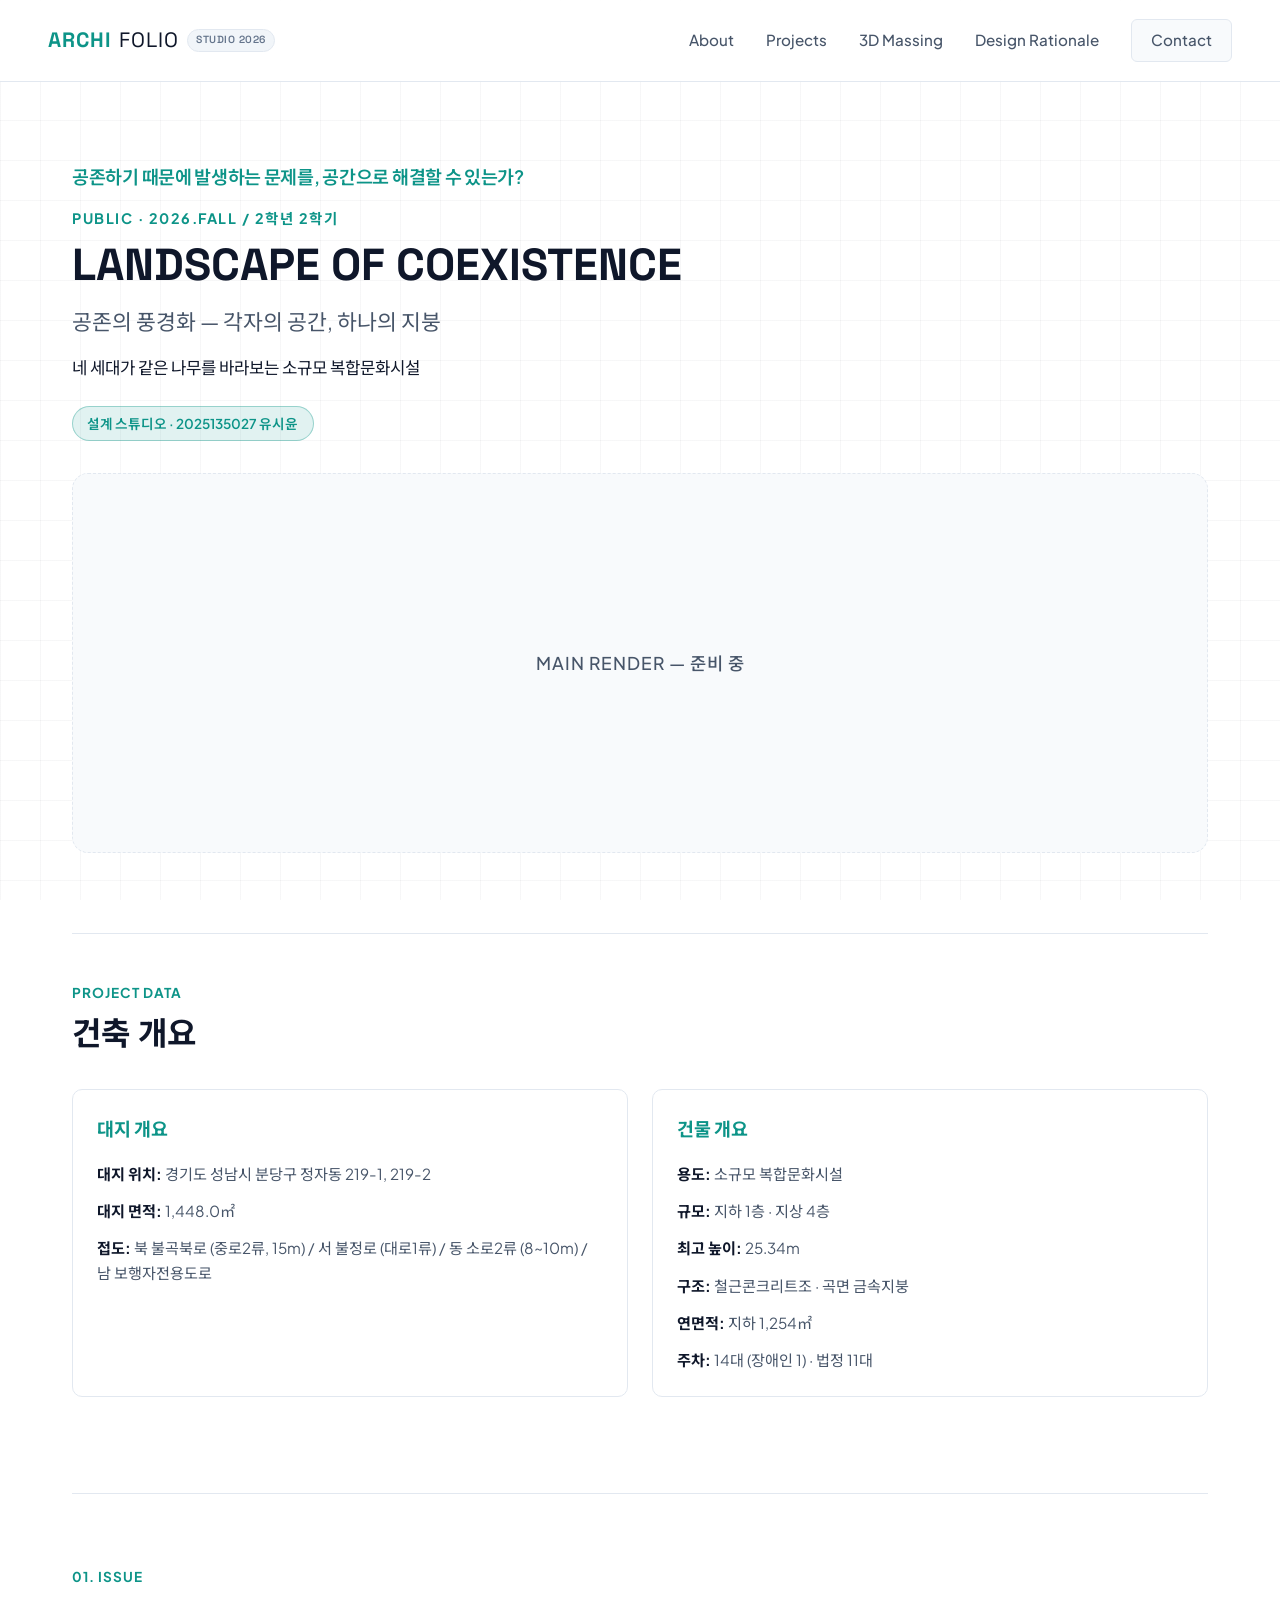
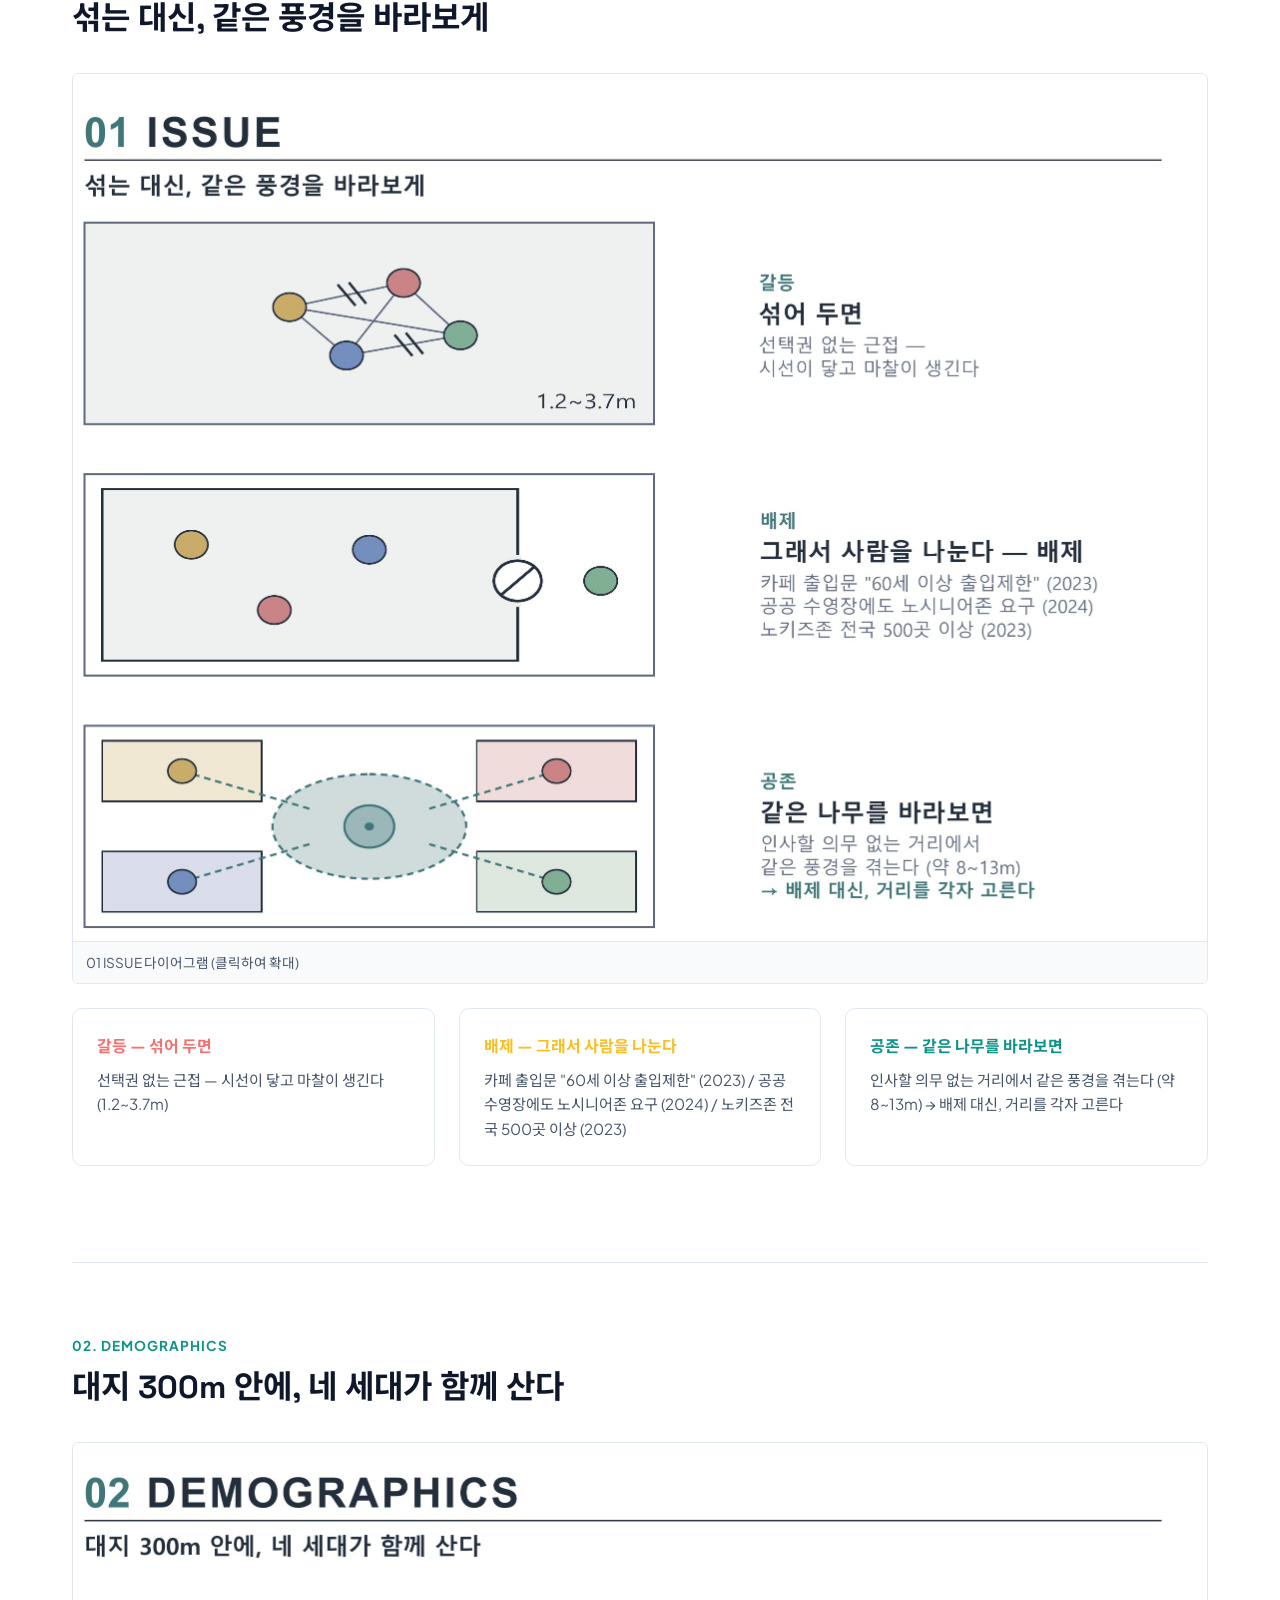
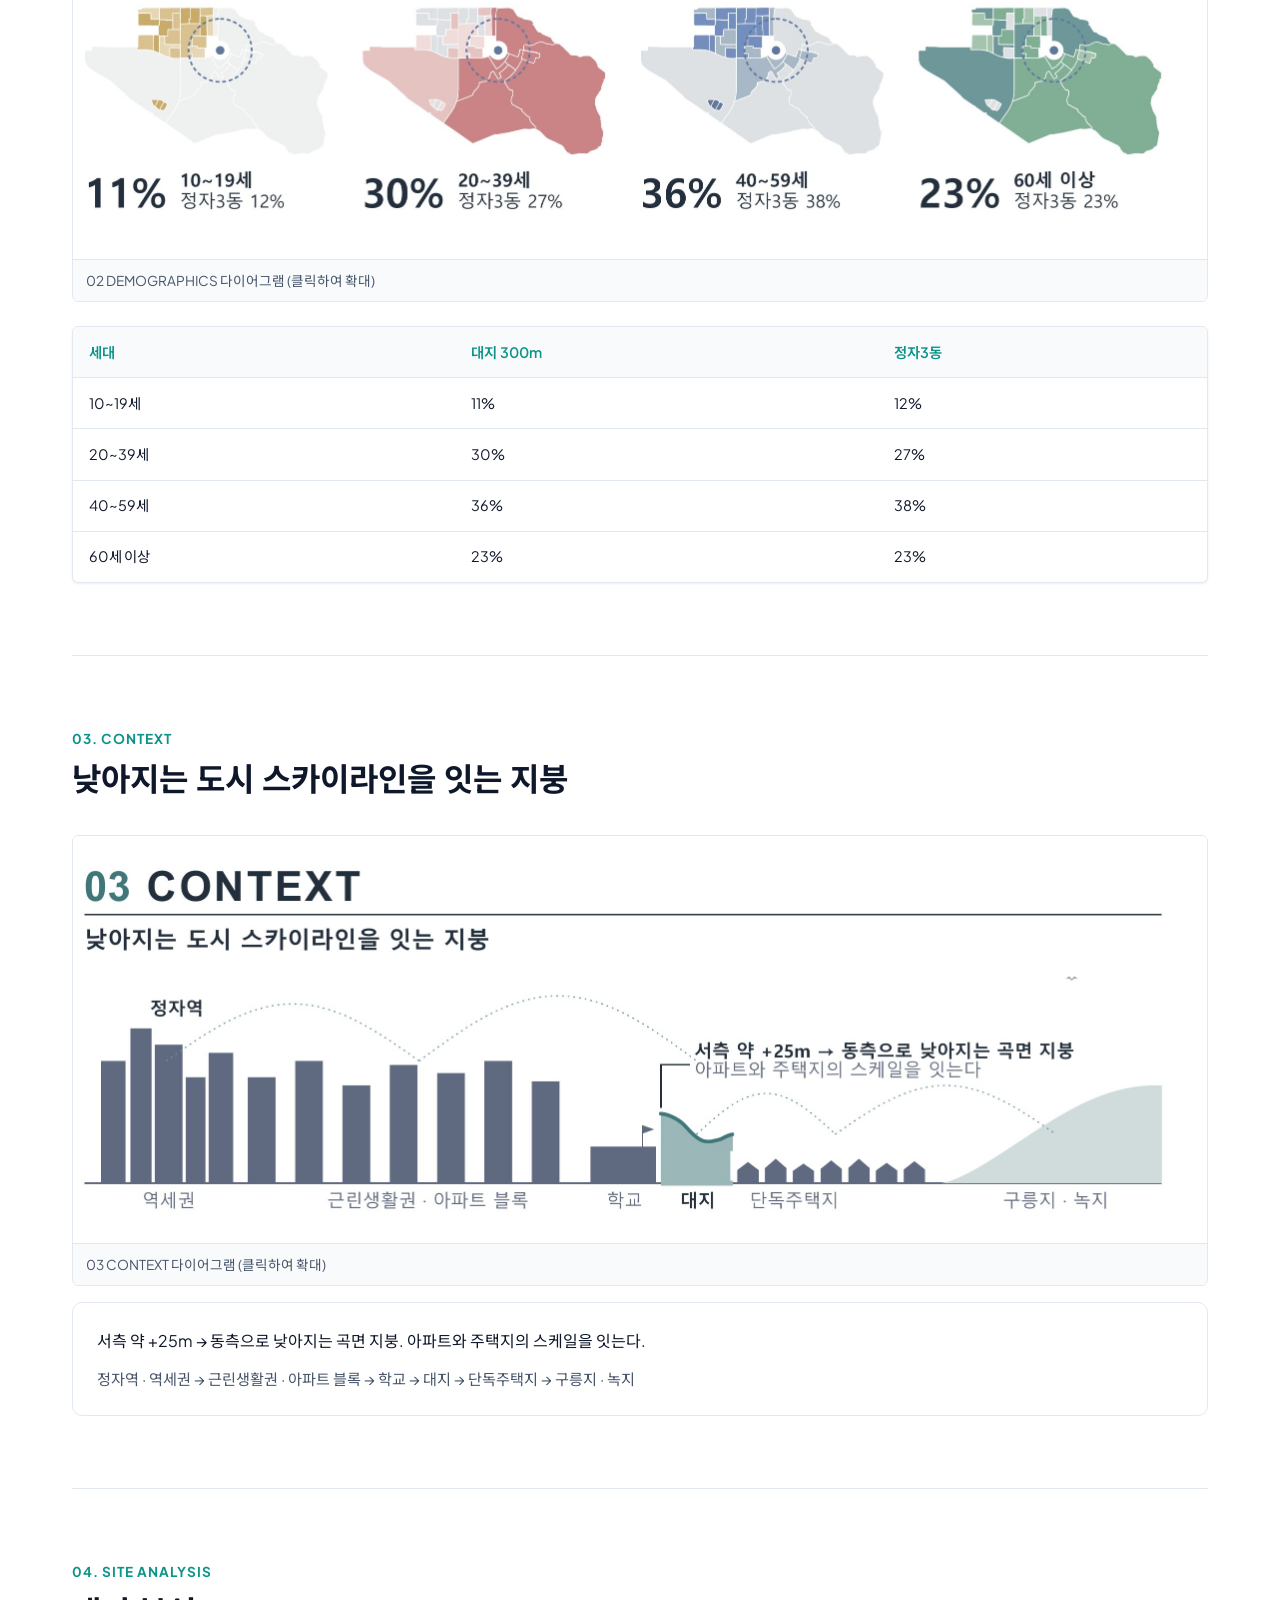
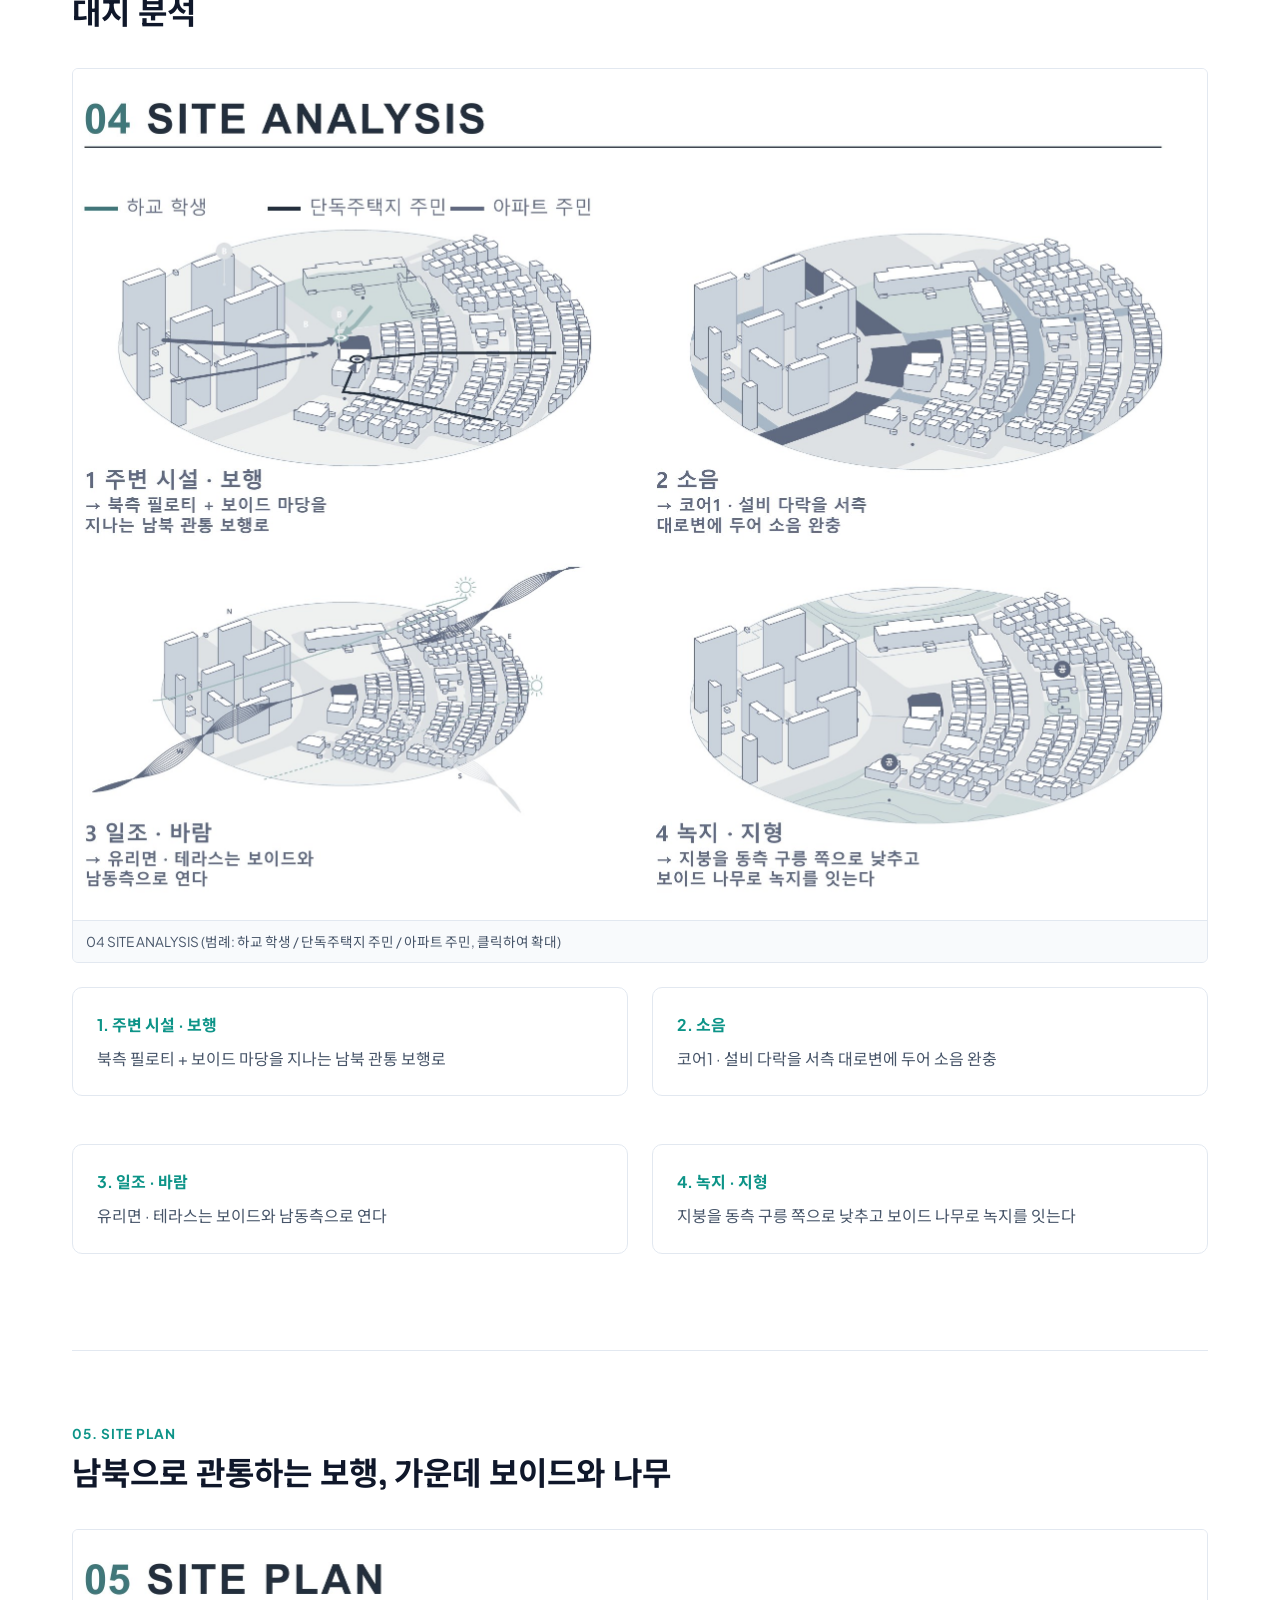
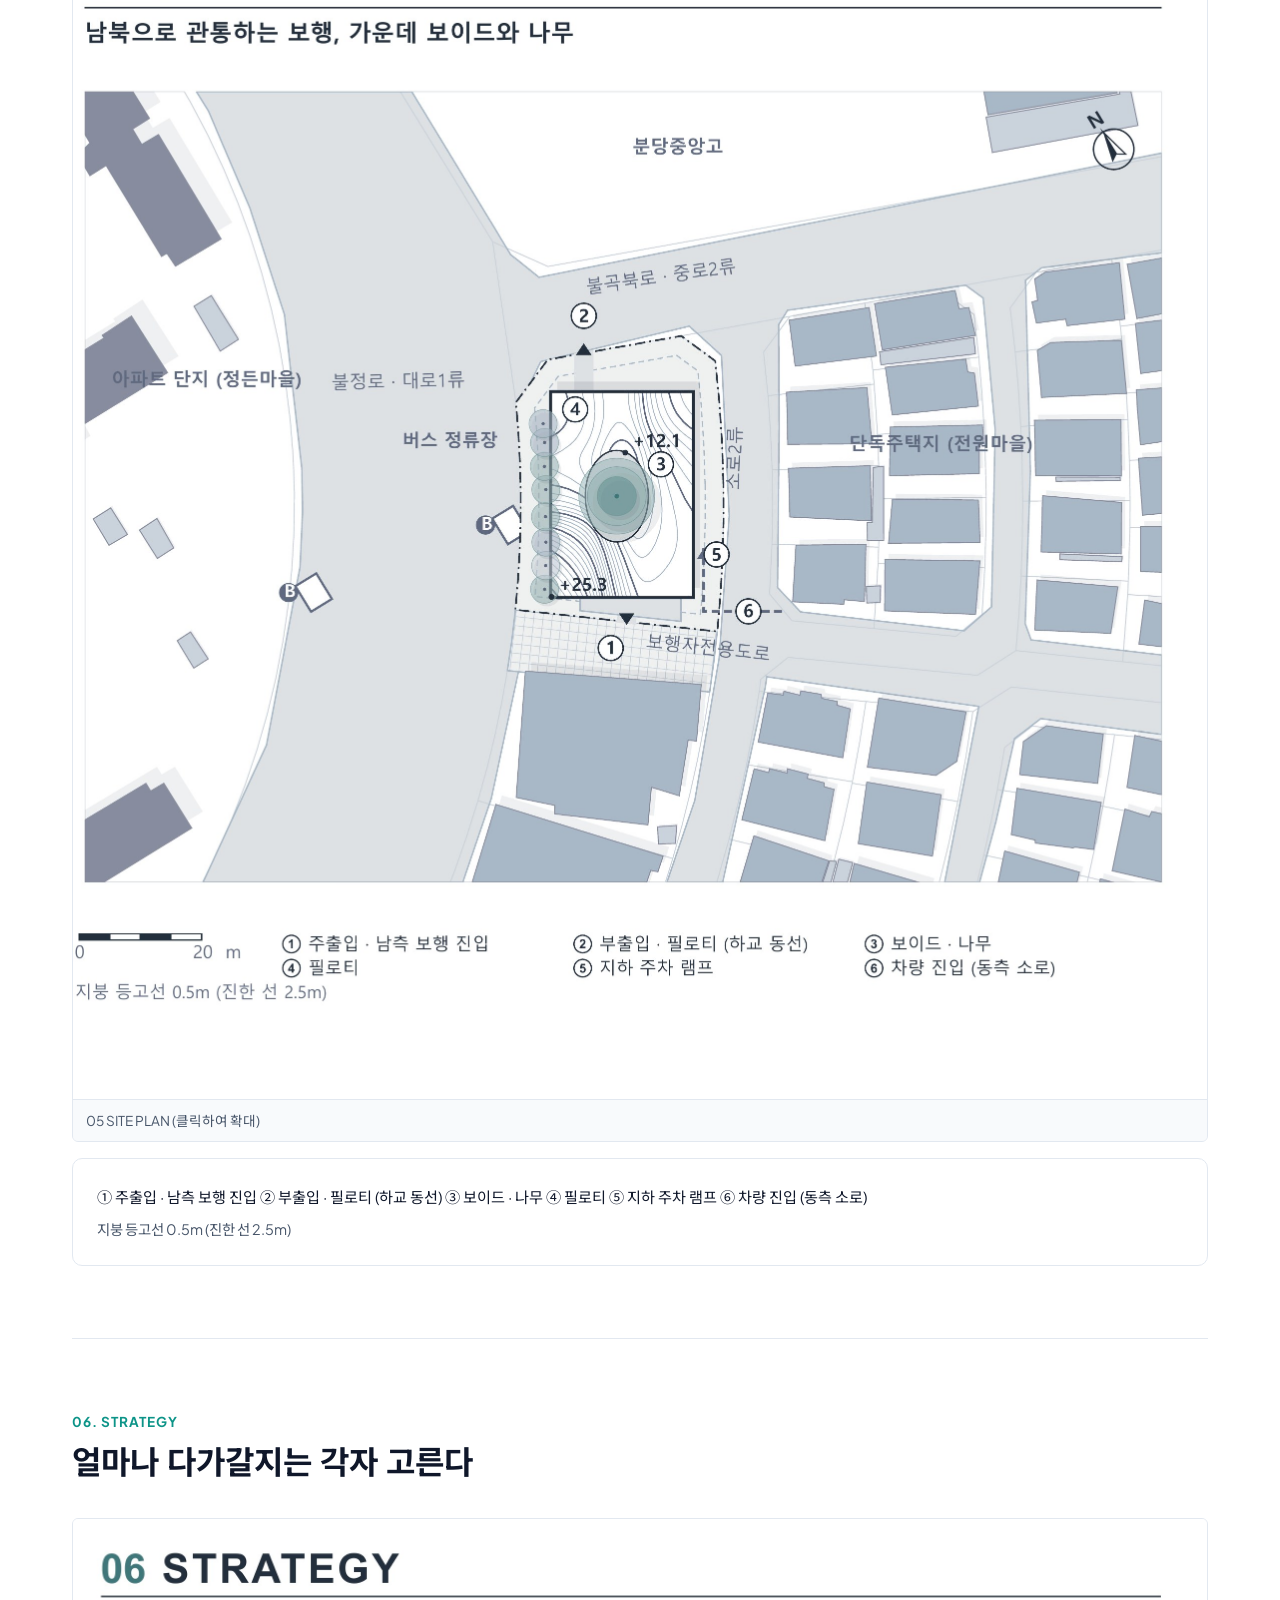
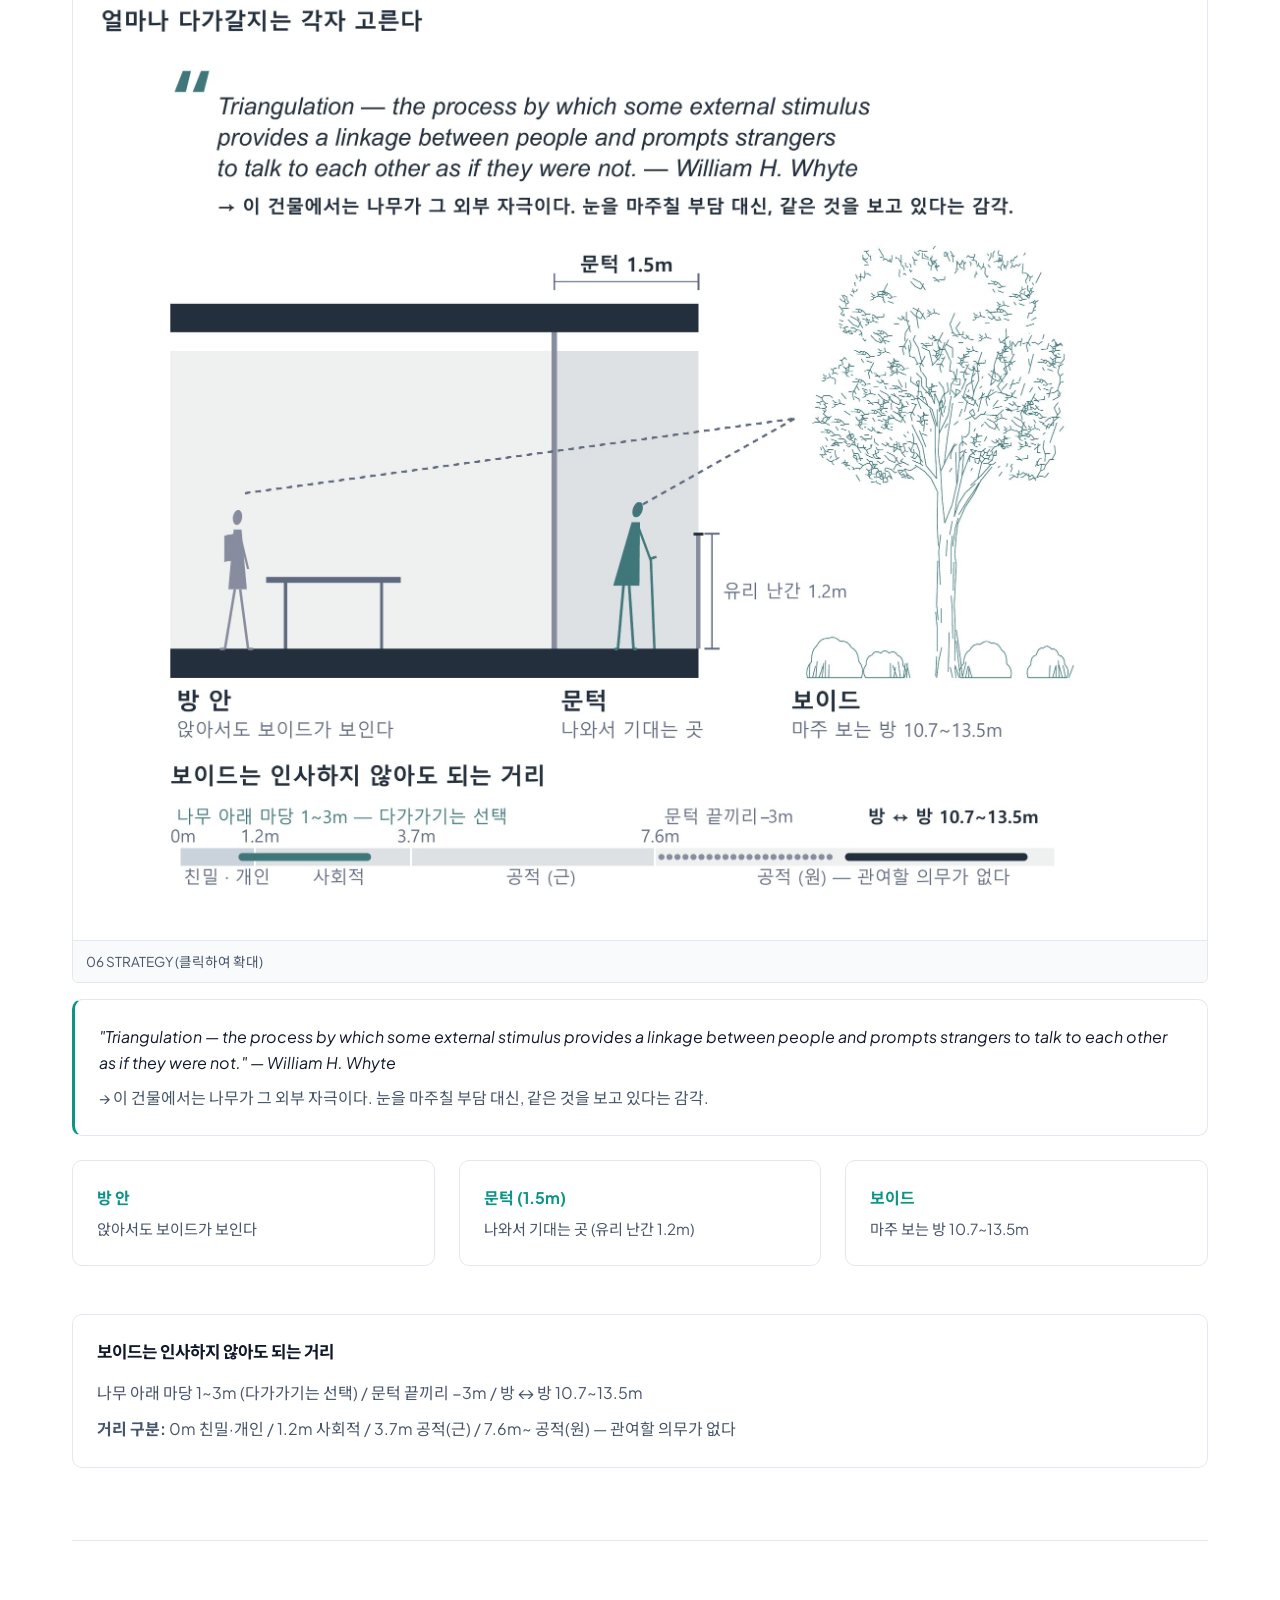
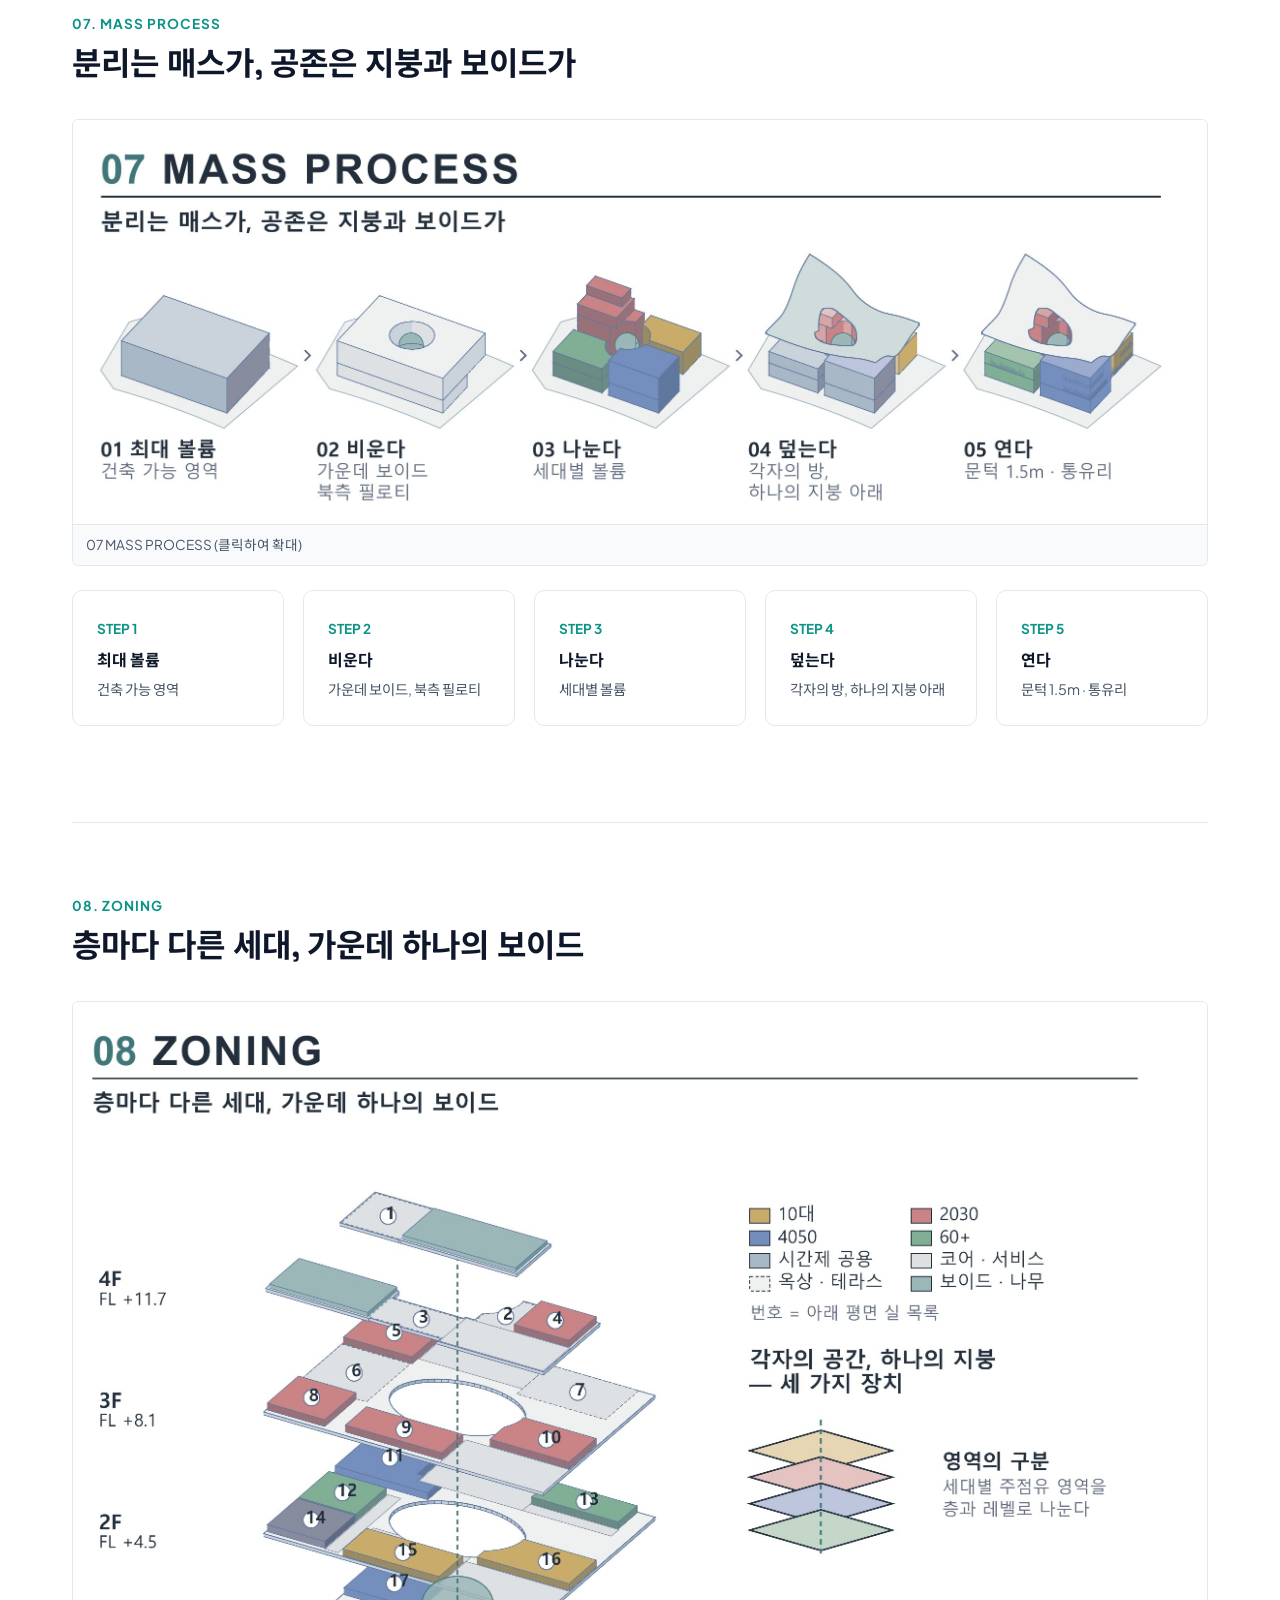
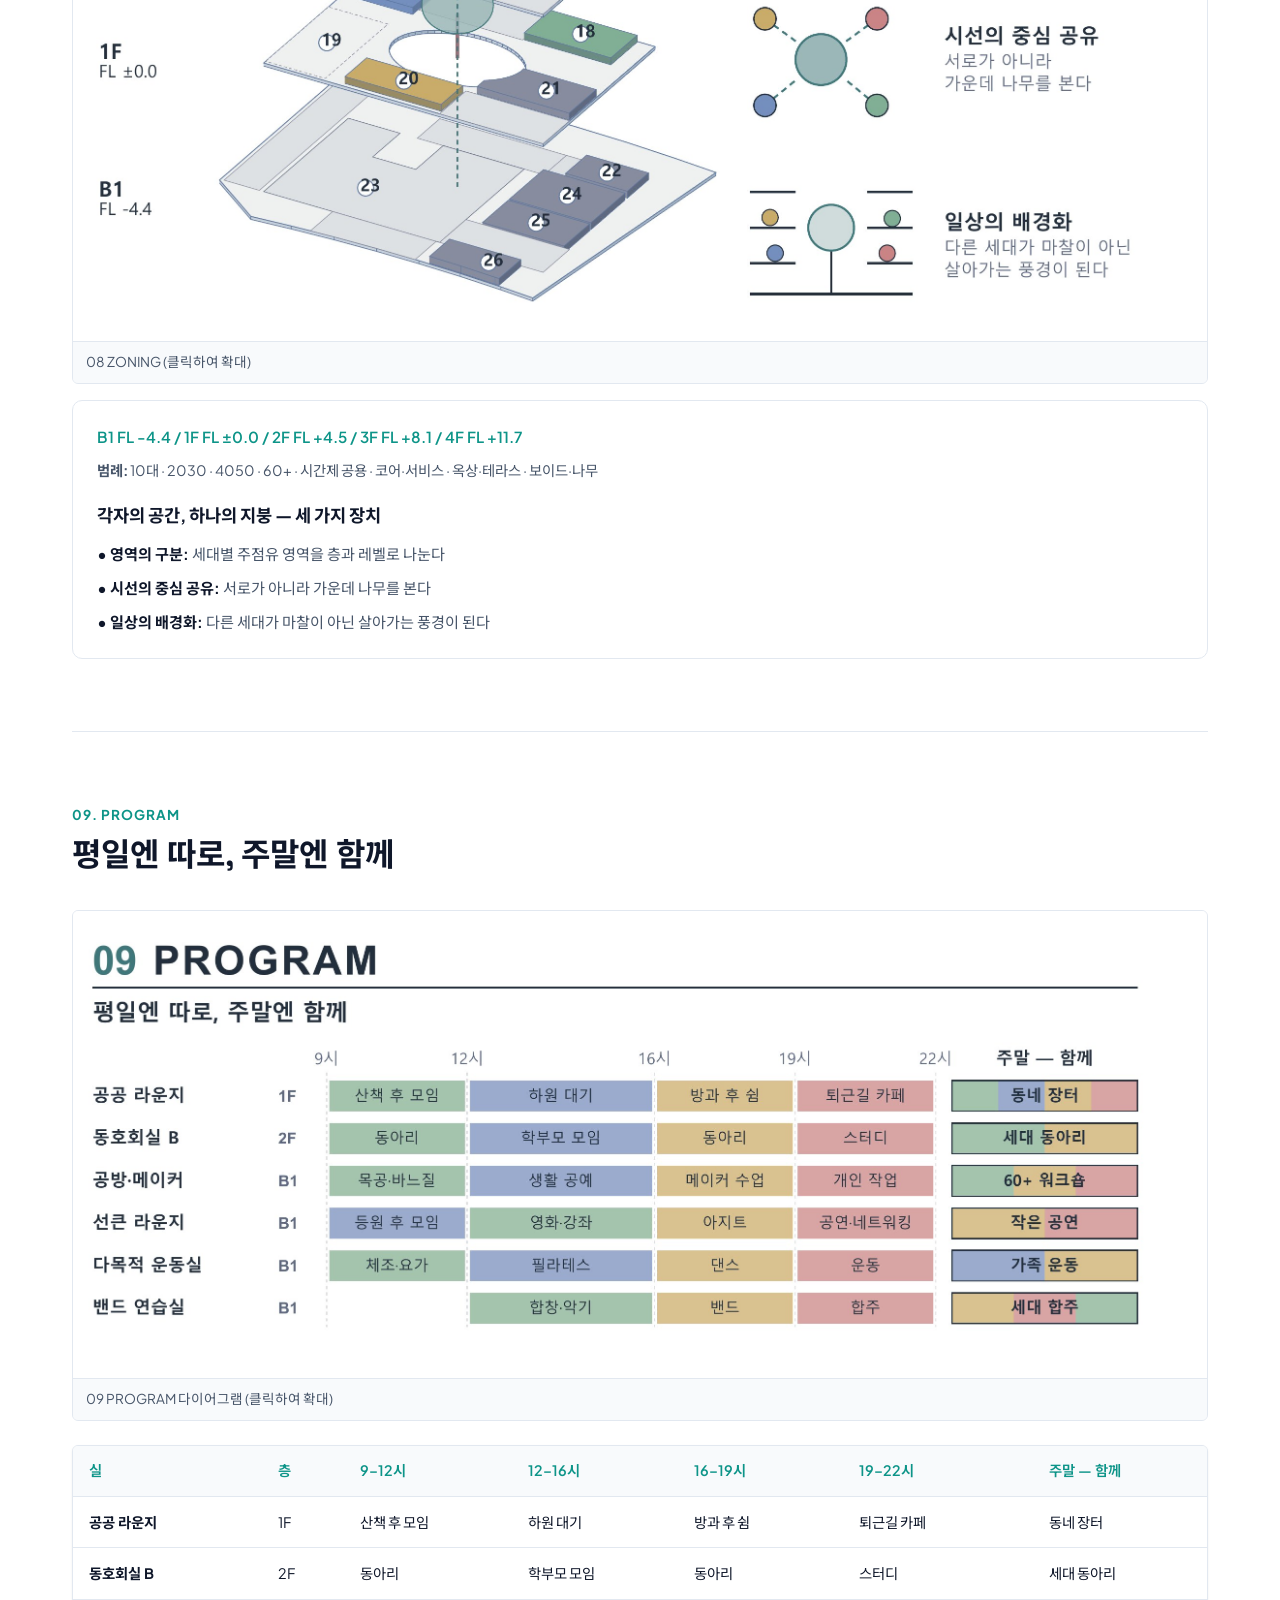
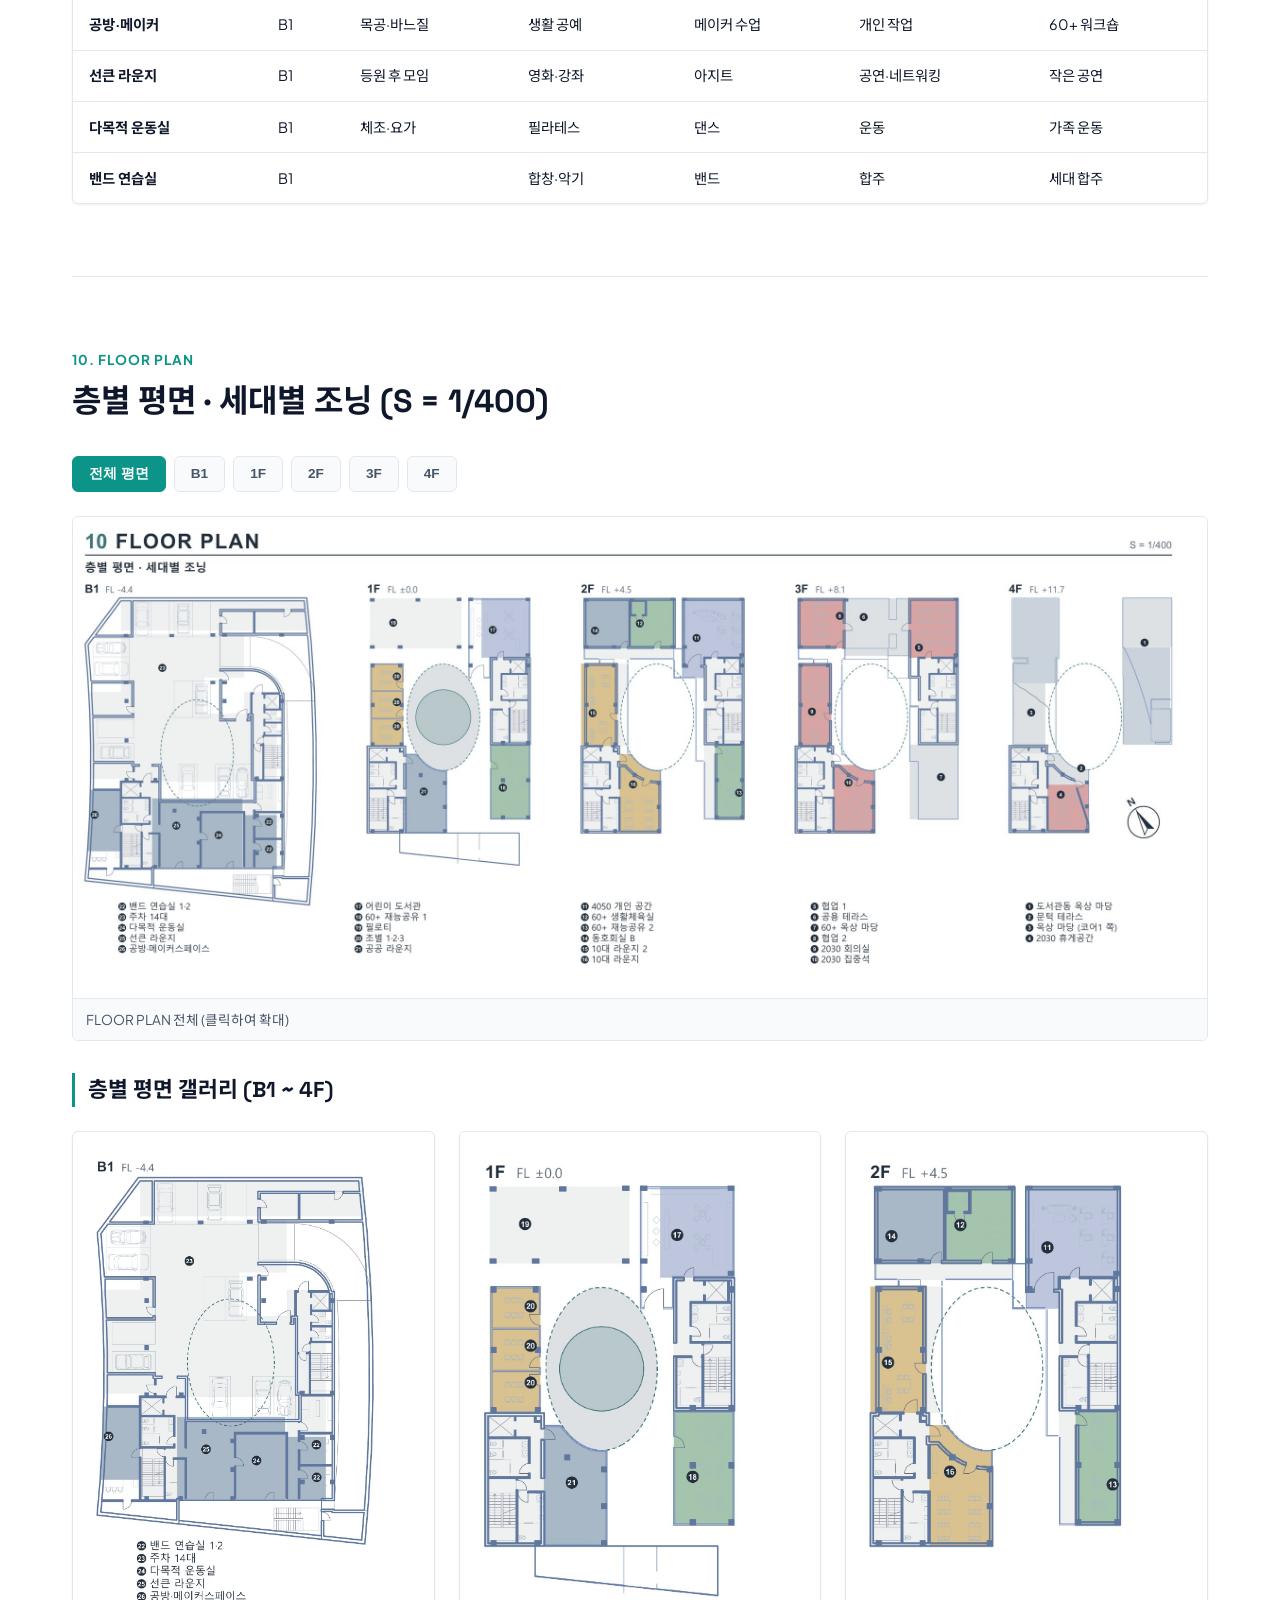
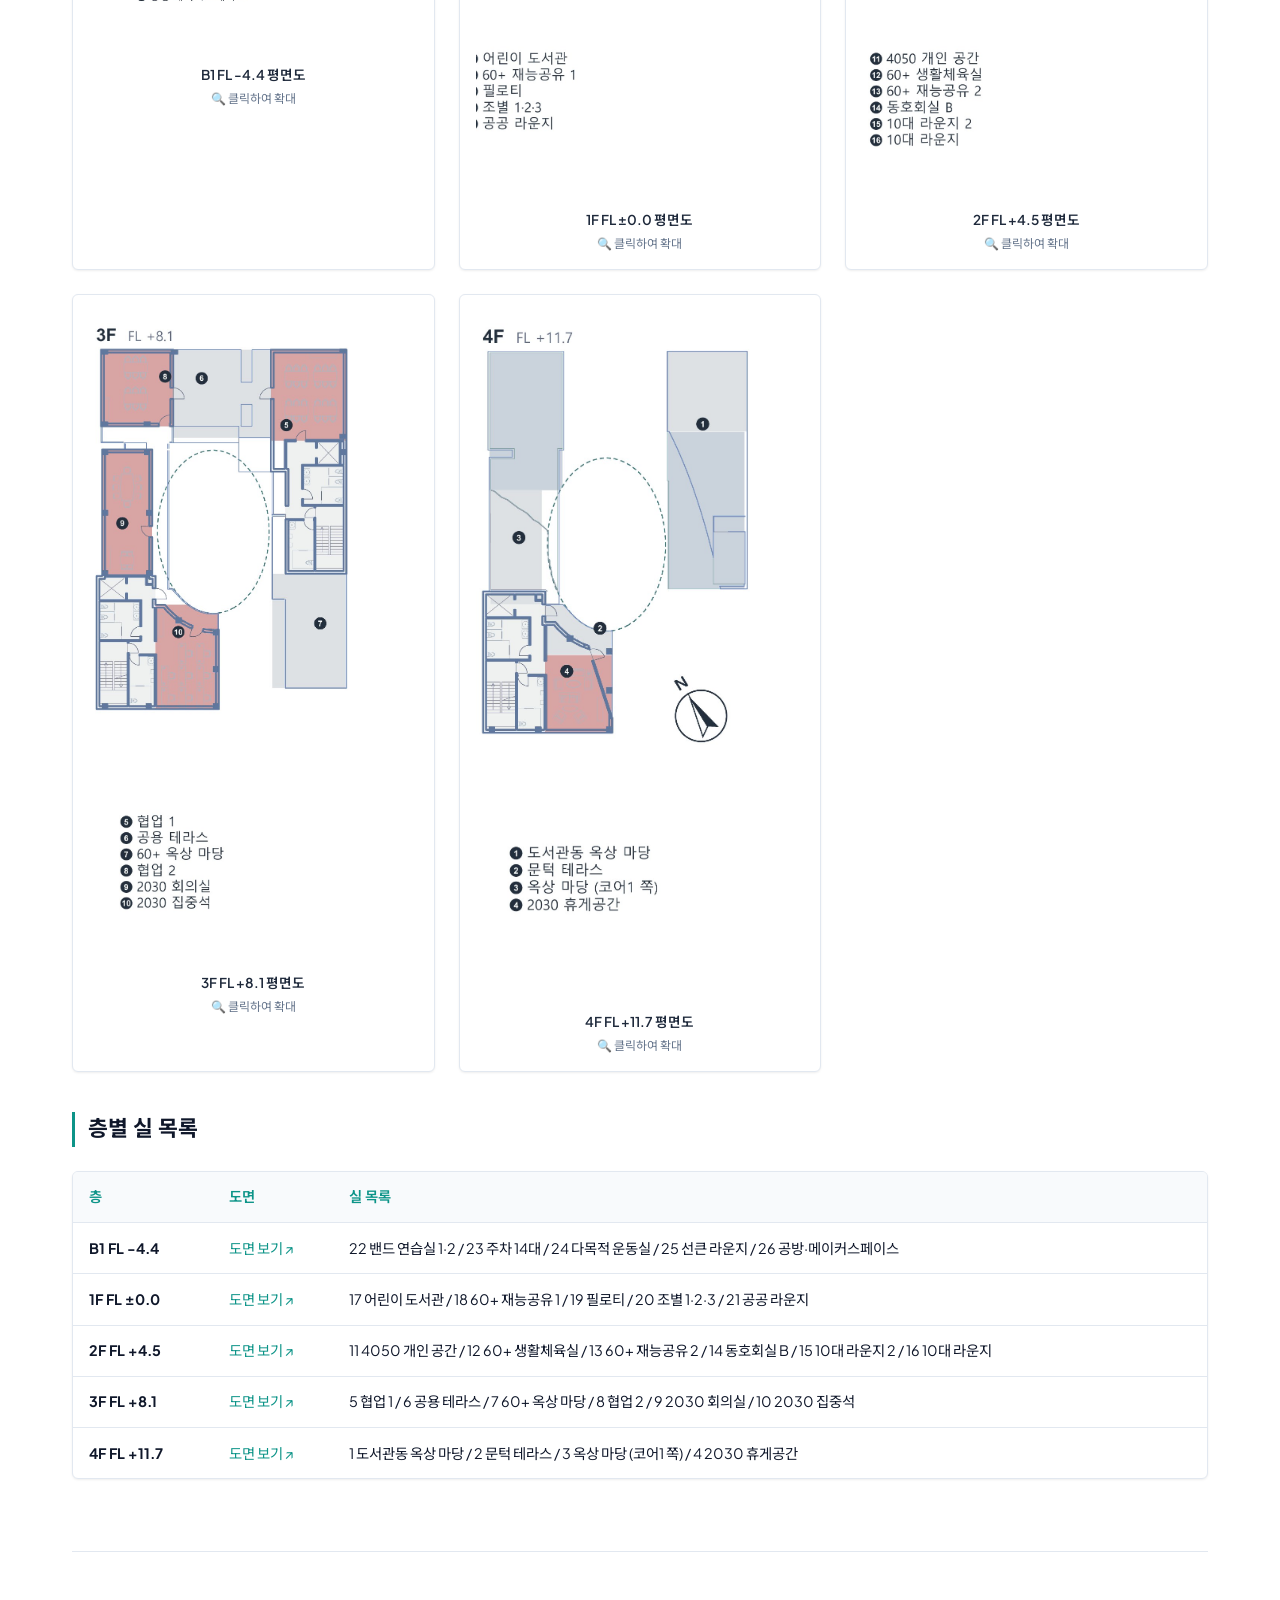
==== commit b92cd023: "Change portfolio theme to modern architectural light/white background" ====
--- a/projects/coexistence/index.html
+++ b/projects/coexistence/index.html
@@ -8,7 +8,7 @@
     <link rel="preconnect" href="https://fonts.googleapis.com">
     <link rel="preconnect" href="https://fonts.gstatic.com" crossorigin>
     <link href="https://fonts.googleapis.com/css2?family=Plus+Jakarta+Sans:wght@300;400;500;700&family=Space+Grotesk:wght@400;600;700&family=Noto+Sans+KR:wght@300;400;500;700&display=swap" rel="stylesheet">
-    <link rel="stylesheet" href="../../style.css?v=2">
+    <link rel="stylesheet" href="../../style.css?v=3">
     <style>
         /* Detail Page Custom Styles */
         .project-detail-wrap {
@@ -64,7 +64,7 @@
 
         .project-author-badge {
             display: inline-block;
-            background: rgba(94, 234, 212, 0.1);
+            background: var(--accent-glow);
             color: var(--accent);
             border: 1px solid var(--border-accent);
             padding: 0.35rem 0.9rem;
@@ -79,7 +79,7 @@
             height: 380px;
             border-radius: var(--radius-lg);
             border: 1px dashed var(--border);
-            background: rgba(255, 255, 255, 0.03);
+            background: #f8fafc;
             display: flex;
             align-items: center;
             justify-content: center;
@@ -177,14 +177,14 @@
             overflow: hidden;
             border: 1px solid var(--border);
             margin: 1rem 0;
-            background: rgba(0,0,0,0.3);
+            background: #f8fafc;
             cursor: pointer;
             transition: transform 0.2s, box-shadow 0.2s;
         }
 
         .project-img-box:hover {
             transform: translateY(-3px);
-            box-shadow: 0 8px 24px rgba(0, 0, 0, 0.4);
+            box-shadow: 0 8px 24px rgba(0, 0, 0, 0.08);
         }
 
         .project-img-box img {
@@ -197,7 +197,7 @@
             font-size: 0.85rem;
             color: var(--text-secondary);
             padding: 0.6rem 0.8rem;
-            background: rgba(0,0,0,0.4);
+            background: #f8fafc;
             border-top: 1px solid var(--border);
         }
 
@@ -216,11 +216,12 @@
             cursor: pointer;
             transition: transform 0.2s, box-shadow 0.2s;
             border: 1px solid #e2e8f0;
+            box-shadow: var(--shadow-sm);
         }
 
         .drawing-card:hover {
             transform: translateY(-4px);
-            box-shadow: 0 12px 28px rgba(0, 0, 0, 0.4);
+            box-shadow: 0 12px 28px rgba(0, 0, 0, 0.1);
         }
 
         .drawing-card img {
@@ -252,6 +253,7 @@
             background: var(--surface);
             border: 1px solid var(--border);
             border-radius: var(--radius-sm);
+            box-shadow: var(--shadow-sm);
         }
 
         .detail-table {
@@ -267,7 +269,7 @@
         }
 
         .detail-table th {
-            background: rgba(255, 255, 255, 0.04);
+            background: #f8fafc;
             color: var(--accent);
             font-weight: 600;
         }
@@ -277,7 +279,7 @@
         }
 
         .detail-table tr:hover {
-            background: rgba(255, 255, 255, 0.02);
+            background: #f8fafc;
         }
 
         /* Perspective Placeholder */
@@ -286,7 +288,7 @@
             height: 260px;
             border-radius: var(--radius-sm);
             border: 1px dashed var(--border);
-            background: rgba(255, 255, 255, 0.03);
+            background: #f8fafc;
             display: flex;
             align-items: center;
             justify-content: center;
@@ -302,7 +304,7 @@
         }
 
         .plan-tab-btn {
-            background: rgba(255, 255, 255, 0.05);
+            background: #f8fafc;
             border: 1px solid var(--border);
             color: var(--text-secondary);
             padding: 0.5rem 1rem;
@@ -314,13 +316,13 @@
         }
 
         .plan-tab-btn:hover {
-            background: rgba(255, 255, 255, 0.1);
+            background: #f1f5f9;
             color: var(--text-primary);
         }
 
         .plan-tab-btn.active {
             background: var(--accent);
-            color: #0b0f17;
+            color: #ffffff;
             border-color: var(--accent);
         }
 
--- a/style.css
+++ b/style.css
@@ -1,20 +1,23 @@
 :root {
-    --bg: #0d0f12;
-    --surface: #14181f;
-    --surface-hover: #1c222b;
-    --border: rgba(255, 255, 255, 0.08);
-    --border-accent: rgba(94, 234, 212, 0.3);
-    --text-primary: #f3f4f6;
-    --text-secondary: #9ca3af;
-    --text-muted: #6b7280;
-    --accent: #5eead4; /* architectural teal/cyan highlight */
-    --accent-glow: rgba(94, 234, 212, 0.15);
+    --bg: #ffffff;
+    --surface: #ffffff;
+    --surface-hover: #f8fafc;
+    --border: #e2e8f0;
+    --border-accent: rgba(13, 148, 136, 0.35);
+    --text-primary: #0f172a;
+    --text-secondary: #475569;
+    --text-muted: #64748b;
+    --accent: #0d9488; /* architectural deep teal */
+    --accent-glow: rgba(13, 148, 136, 0.12);
     --accent-dark: #0f766e;
     --font-heading: 'Space Grotesk', 'Noto Sans KR', sans-serif;
     --font-body: 'Plus Jakarta Sans', 'Noto Sans KR', sans-serif;
     --radius-lg: 16px;
     --radius-md: 10px;
     --radius-sm: 6px;
+    --shadow-sm: 0 1px 3px rgba(0, 0, 0, 0.05), 0 1px 2px rgba(0, 0, 0, 0.03);
+    --shadow-md: 0 4px 16px rgba(0, 0, 0, 0.06);
+    --shadow-lg: 0 12px 32px rgba(0, 0, 0, 0.08);
 }
 
 * {
@@ -36,7 +39,7 @@
     position: relative;
 }
 
-/* Subtle Architectural Blueprint Grid Background */
+/* Architectural Blueprint Grid Background (Light Mode) */
 .blueprint-grid {
     position: fixed;
     top: 0;
@@ -44,8 +47,8 @@
     width: 100vw;
     height: 100vh;
     background-image: 
-        linear-gradient(to right, rgba(255, 255, 255, 0.03) 1px, transparent 1px),
-        linear-gradient(to bottom, rgba(255, 255, 255, 0.03) 1px, transparent 1px);
+        linear-gradient(to right, rgba(15, 23, 42, 0.035) 1px, transparent 1px),
+        linear-gradient(to bottom, rgba(15, 23, 42, 0.035) 1px, transparent 1px);
     background-size: 40px 40px;
     pointer-events: none;
     z-index: 0;
@@ -61,7 +64,7 @@
     align-items: center;
     padding: 1.2rem 3rem;
     backdrop-filter: blur(12px);
-    background: rgba(13, 15, 18, 0.85);
+    background: rgba(255, 255, 255, 0.88);
     border-bottom: 1px solid var(--border);
 }
 
@@ -88,7 +91,7 @@
     font-size: 0.65rem;
     padding: 2px 8px;
     border-radius: 20px;
-    background: rgba(255, 255, 255, 0.06);
+    background: #f1f5f9;
     color: var(--text-muted);
     font-weight: 600;
     border: 1px solid var(--border);
@@ -116,13 +119,15 @@
 .btn-nav {
     padding: 0.5rem 1.2rem;
     border-radius: var(--radius-sm);
-    background: rgba(255, 255, 255, 0.05);
-    border: 1px solid var(--border);
+    background: #f8fafc;
+    border: 1px solid var(--border);
+    color: var(--text-primary);
 }
 
 .btn-nav:hover {
-    background: var(--surface-hover);
+    background: #f1f5f9;
     border-color: var(--accent);
+    color: var(--accent);
 }
 
 /* Main Container */
@@ -162,7 +167,7 @@
 }
 
 .hero-title span {
-    background: linear-gradient(90deg, #5eead4, #38bdf8);
+    background: linear-gradient(90deg, #0d9488, #0284c7);
     -webkit-background-clip: text;
     -webkit-text-fill-color: transparent;
 }
@@ -184,7 +189,7 @@
 .btn-primary {
     display: inline-block;
     background: var(--accent);
-    color: #0b1317;
+    color: #ffffff;
     font-weight: 600;
     padding: 0.85rem 1.8rem;
     border-radius: var(--radius-sm);
@@ -194,12 +199,13 @@
 }
 
 .btn-primary:hover {
-    box-shadow: 0 0 20px rgba(94, 234, 212, 0.4);
+    box-shadow: 0 4px 20px rgba(13, 148, 136, 0.35);
     transform: translateY(-2px);
+    background: var(--accent-dark);
 }
 
 .btn-secondary {
-    background: rgba(255, 255, 255, 0.04);
+    background: #ffffff;
     color: var(--text-primary);
     border: 1px solid var(--border);
     padding: 0.85rem 1.8rem;
@@ -211,11 +217,13 @@
     align-items: center;
     gap: 8px;
     transition: all 0.2s ease;
+    box-shadow: var(--shadow-sm);
 }
 
 .btn-secondary:hover {
     border-color: var(--accent);
-    background: rgba(94, 234, 212, 0.05);
+    background: var(--surface-hover);
+    color: var(--accent);
 }
 
 .sparkle {
@@ -233,11 +241,13 @@
     border: 1px solid var(--border);
     padding: 1.5rem;
     border-radius: var(--radius-md);
-    transition: border-color 0.2s;
+    box-shadow: var(--shadow-sm);
+    transition: border-color 0.2s, box-shadow 0.2s;
 }
 
 .stat-card:hover {
     border-color: var(--border-accent);
+    box-shadow: var(--shadow-md);
 }
 
 .stat-num {
@@ -276,6 +286,7 @@
     font-size: 2.2rem;
     font-weight: 700;
     letter-spacing: -0.5px;
+    color: var(--text-primary);
 }
 
 .section-sub {
@@ -287,7 +298,7 @@
 .filter-group {
     display: flex;
     gap: 0.5rem;
-    background: var(--surface);
+    background: #f1f5f9;
     padding: 4px;
     border-radius: var(--radius-sm);
     border: 1px solid var(--border);
@@ -306,13 +317,14 @@
 }
 
 .filter-btn.active, .filter-btn:hover {
-    background: rgba(255, 255, 255, 0.08);
-    color: var(--text-primary);
+    background: #ffffff;
+    color: var(--text-primary);
+    box-shadow: var(--shadow-sm);
 }
 
 .projects-grid {
     display: grid;
-    grid-template-columns: repeat(3, 1fr);
+    grid-template-columns: repeat(auto-fit, minmax(360px, 1fr));
     gap: 2rem;
 }
 
@@ -322,19 +334,21 @@
     overflow: hidden;
     border: 1px solid var(--border);
     cursor: pointer;
-    transition: transform 0.3s cubic-bezier(0.16, 1, 0.3, 1), border-color 0.3s;
+    box-shadow: var(--shadow-sm);
+    transition: transform 0.3s cubic-bezier(0.16, 1, 0.3, 1), border-color 0.3s, box-shadow 0.3s;
 }
 
 .project-card:hover {
     transform: translateY(-6px);
     border-color: var(--border-accent);
+    box-shadow: var(--shadow-lg);
 }
 
 .project-thumb {
     position: relative;
     height: 240px;
     overflow: hidden;
-    background: #000;
+    background: #f1f5f9;
 }
 
 .project-thumb img {
@@ -351,7 +365,7 @@
 .project-overlay {
     position: absolute;
     inset: 0;
-    background: rgba(13, 15, 18, 0.7);
+    background: rgba(15, 23, 42, 0.6);
     display: flex;
     align-items: center;
     justify-content: center;
@@ -362,11 +376,11 @@
 .project-overlay span {
     font-size: 0.85rem;
     font-weight: 600;
-    color: var(--accent);
+    color: #ffffff;
     padding: 0.5rem 1rem;
-    border: 1px solid var(--accent);
+    border: 1px solid #ffffff;
     border-radius: 20px;
-    background: rgba(0, 0, 0, 0.6);
+    background: rgba(15, 23, 42, 0.75);
 }
 
 .project-card:hover .project-overlay {
@@ -398,6 +412,7 @@
     font-size: 1.15rem;
     font-weight: 700;
     margin-bottom: 0.5rem;
+    color: var(--text-primary);
 }
 
 .project-summary {
@@ -413,9 +428,9 @@
 
 .badge-blue {
     font-size: 0.75rem;
-    background: rgba(56, 189, 248, 0.12);
-    color: #38bdf8;
-    border: 1px solid rgba(56, 189, 248, 0.3);
+    background: #e0f2fe;
+    color: #0284c7;
+    border: 1px solid #bae6fd;
     padding: 4px 12px;
     border-radius: 20px;
     margin-bottom: 0.8rem;
@@ -433,12 +448,13 @@
     grid-template-columns: 1.8fr 1.2fr;
     grid-template-rows: 560px;
     height: 560px;
+    box-shadow: var(--shadow-md);
 }
 
 #three-canvas-wrap {
     width: 100%;
     height: 560px;
-    background: #090b0e;
+    background: #f1f5f9;
     cursor: grab;
     position: relative;
     overflow: hidden;
@@ -454,7 +470,7 @@
     flex-direction: column;
     gap: 1.2rem;
     border-left: 1px solid var(--border);
-    background: rgba(20, 24, 31, 0.95);
+    background: #ffffff;
     overflow-y: auto !important;
     height: 560px;
     max-height: 560px;
@@ -475,7 +491,7 @@
 }
 
 .v-btn {
-    background: rgba(255, 255, 255, 0.04);
+    background: #f8fafc;
     border: 1px solid var(--border);
     color: var(--text-primary);
     padding: 0.65rem 1rem;
@@ -486,25 +502,34 @@
     transition: all 0.2s;
 }
 
-.v-btn.active, .v-btn:hover {
+.v-btn:hover {
     border-color: var(--accent);
-    background: var(--accent-glow);
-    color: var(--accent);
+    background: var(--surface-hover);
+    color: var(--accent);
+}
+
+.v-btn.active {
+    border-color: var(--accent);
+    background: var(--accent);
+    color: #ffffff;
+    font-weight: 600;
 }
 
 .upload-btn {
     border-style: dashed;
-    border-color: rgba(94, 234, 212, 0.4);
-    background: rgba(94, 234, 212, 0.05);
+    border-color: rgba(13, 148, 136, 0.4);
+    background: rgba(13, 148, 136, 0.04);
+    color: var(--text-primary);
 }
 
 .upload-btn:hover {
-    background: rgba(94, 234, 212, 0.15);
+    background: rgba(13, 148, 136, 0.1);
     border-color: var(--accent);
+    color: var(--accent);
 }
 
 .model-guide-notice {
-    background: rgba(0, 0, 0, 0.3);
+    background: #f8fafc;
     border: 1px solid var(--border);
     border-radius: var(--radius-sm);
     padding: 0.8rem;
@@ -527,10 +552,10 @@
 }
 
 .model-guide-notice code {
-    background: rgba(255, 255, 255, 0.08);
+    background: #e2e8f0;
     padding: 2px 5px;
     border-radius: 4px;
-    color: #38bdf8;
+    color: #0284c7;
     font-family: monospace;
 }
 
@@ -559,8 +584,8 @@
 
 /* 3D Mass Annotation Card */
 .mass-annotation-box {
-    background: rgba(0, 0, 0, 0.45);
-    border: 1px solid rgba(94, 234, 212, 0.25);
+    background: #f8fafc;
+    border: 1px solid rgba(13, 148, 136, 0.3);
     border-radius: var(--radius-sm);
     padding: 1.2rem;
     margin: 1.2rem 0;
@@ -580,7 +605,7 @@
     font-family: var(--font-heading);
     font-size: 1.05rem;
     margin-bottom: 0.5rem;
-    color: #fff;
+    color: var(--text-primary);
 }
 
 .mass-annotation-box p {
@@ -596,7 +621,7 @@
     border: 1px solid var(--border);
     border-radius: var(--radius-lg);
     padding: 2.5rem;
-    box-shadow: 0 20px 40px rgba(0, 0, 0, 0.4);
+    box-shadow: var(--shadow-md);
 }
 
 .rationale-header {
@@ -609,6 +634,7 @@
     font-size: 1.8rem;
     font-family: var(--font-heading);
     margin: 0.4rem 0 0.6rem 0;
+    color: var(--text-primary);
 }
 
 .rationale-sub {
@@ -624,7 +650,7 @@
 }
 
 .r-tab {
-    background: rgba(255, 255, 255, 0.03);
+    background: #f8fafc;
     border: 1px solid var(--border);
     color: var(--text-secondary);
     padding: 0.65rem 1.2rem;
@@ -637,20 +663,20 @@
 
 .r-tab:hover {
     color: var(--text-primary);
-    border-color: rgba(94, 234, 212, 0.5);
+    border-color: var(--accent);
 }
 
 .r-tab.active {
-    background: var(--accent-glow);
+    background: var(--accent);
     border-color: var(--accent);
-    color: var(--accent);
+    color: #ffffff;
     font-weight: 700;
 }
 
 .briefing-box {
-    background: rgba(0, 0, 0, 0.35);
-    border: 1px solid var(--border);
-    border-left: 3px solid var(--accent);
+    background: #f8fafc;
+    border: 1px solid var(--border);
+    border-left: 4px solid var(--accent);
     border-radius: var(--radius-sm);
     padding: 2rem;
     margin-bottom: 2.5rem;
@@ -669,7 +695,7 @@
     font-family: var(--font-heading);
     font-size: 1.4rem;
     margin-bottom: 1.2rem;
-    color: #fff;
+    color: var(--text-primary);
     line-height: 1.4;
 }
 
@@ -717,7 +743,7 @@
 }
 
 .wf-item {
-    background: rgba(255, 255, 255, 0.02);
+    background: #f8fafc;
     border: 1px solid var(--border);
     padding: 1.2rem;
     border-radius: var(--radius-sm);
@@ -737,7 +763,7 @@
     font-family: var(--font-heading);
     display: block;
     margin-bottom: 0.5rem;
-    color: #fff;
+    color: var(--text-primary);
 }
 
 .wf-item p {
@@ -751,7 +777,7 @@
 .modal-backdrop {
     position: fixed;
     inset: 0;
-    background: rgba(0, 0, 0, 0.85);
+    background: rgba(15, 23, 42, 0.65);
     backdrop-filter: blur(8px);
     z-index: 200;
     display: none;
@@ -765,8 +791,8 @@
 }
 
 .modal-box {
-    background: var(--surface);
-    border: 1px solid var(--border-accent);
+    background: #ffffff;
+    border: 1px solid var(--border);
     border-radius: var(--radius-lg);
     width: 100%;
     max-width: 860px;
@@ -774,6 +800,7 @@
     overflow-y: auto;
     position: relative;
     padding: 2.5rem;
+    box-shadow: 0 25px 50px -12px rgba(0, 0, 0, 0.25);
 }
 
 .btn-close {
@@ -782,20 +809,20 @@
     right: 1.5rem;
     background: none;
     border: none;
-    color: var(--text-secondary);
+    color: var(--text-muted);
     font-size: 1.8rem;
     cursor: pointer;
 }
 
 .btn-close:hover {
-    color: #fff;
+    color: var(--text-primary);
 }
 
 /* Footer */
 .footer {
     border-top: 1px solid var(--border);
     padding: 4rem 2rem 2rem 2rem;
-    background: #090a0d;
+    background: #f8fafc;
 }
 
 .footer-inner {
@@ -811,6 +838,7 @@
     font-family: var(--font-heading);
     font-size: 1.2rem;
     font-weight: 700;
+    color: var(--text-primary);
 }
 
 .f-sub {
@@ -836,7 +864,7 @@
 }
 
 .f-links a:hover {
-    color: var(--text-primary);
+    color: var(--accent);
 }
 
 .f-copy {
